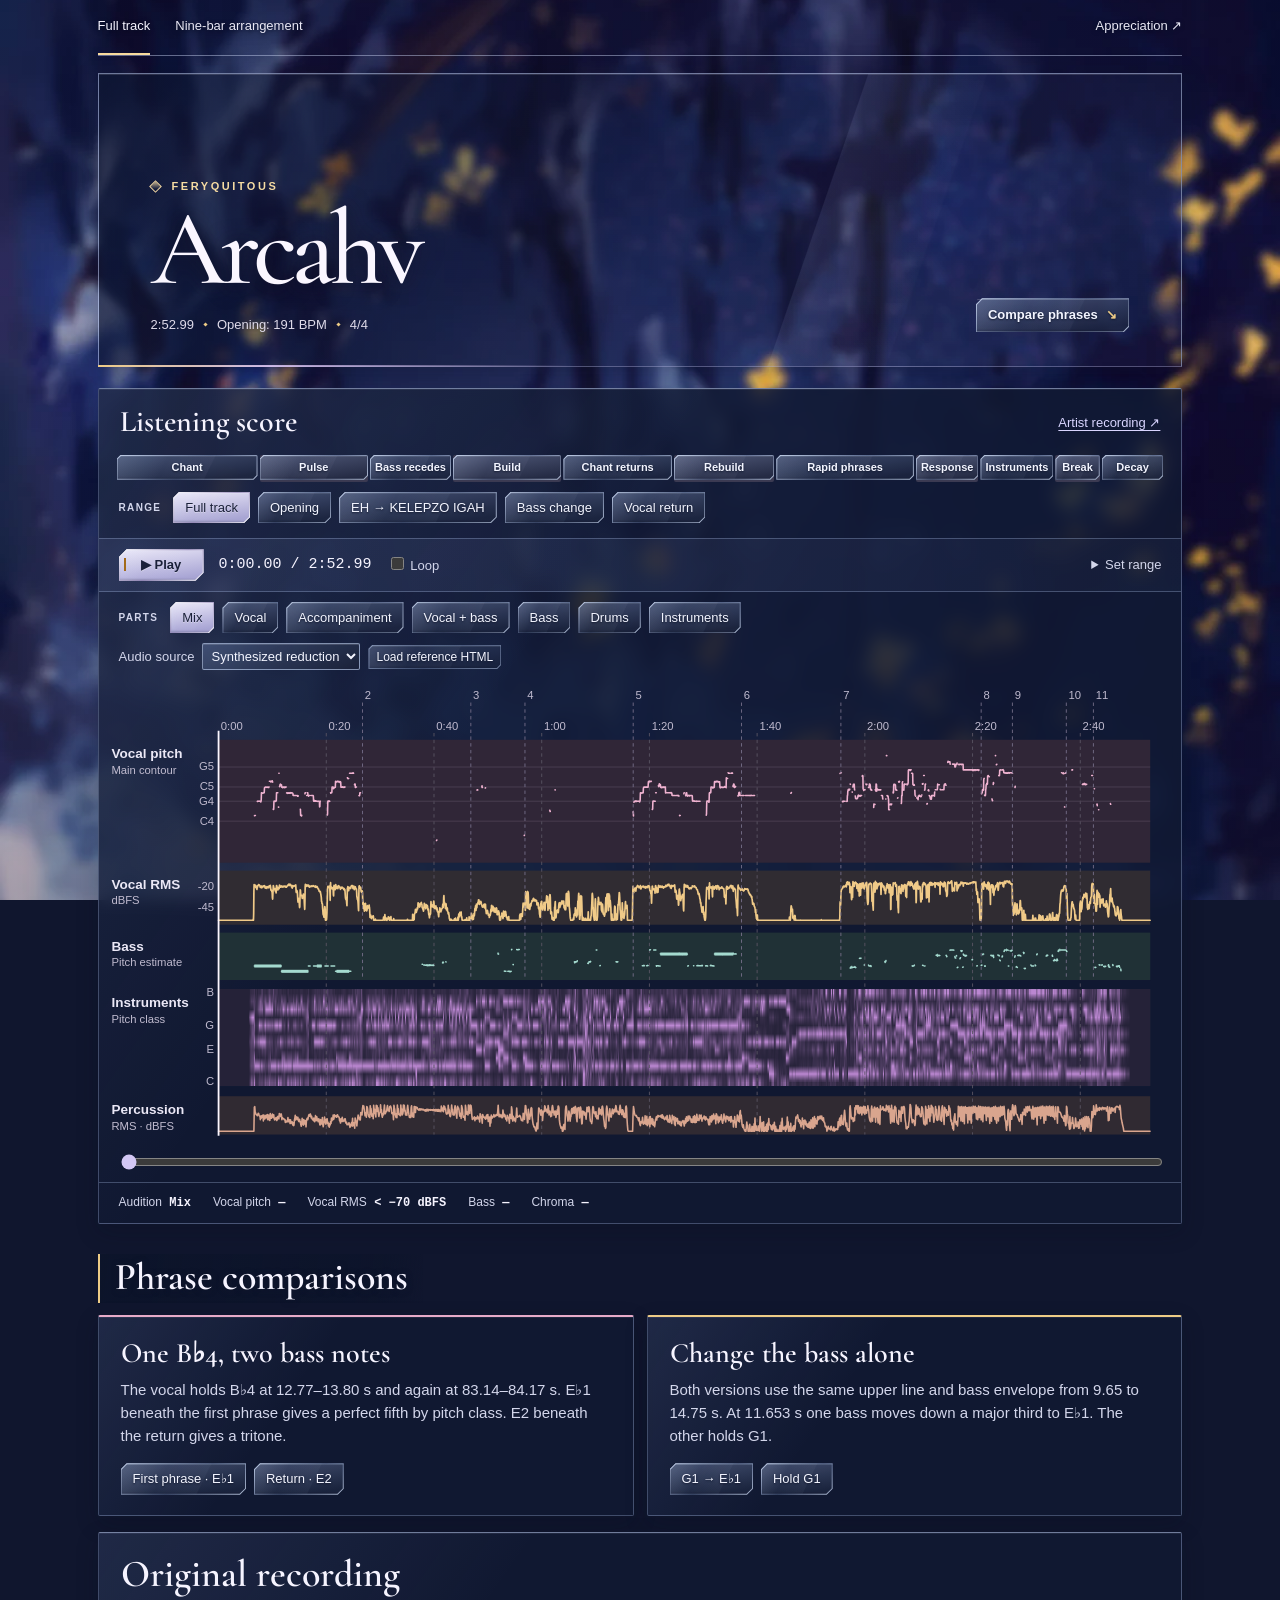
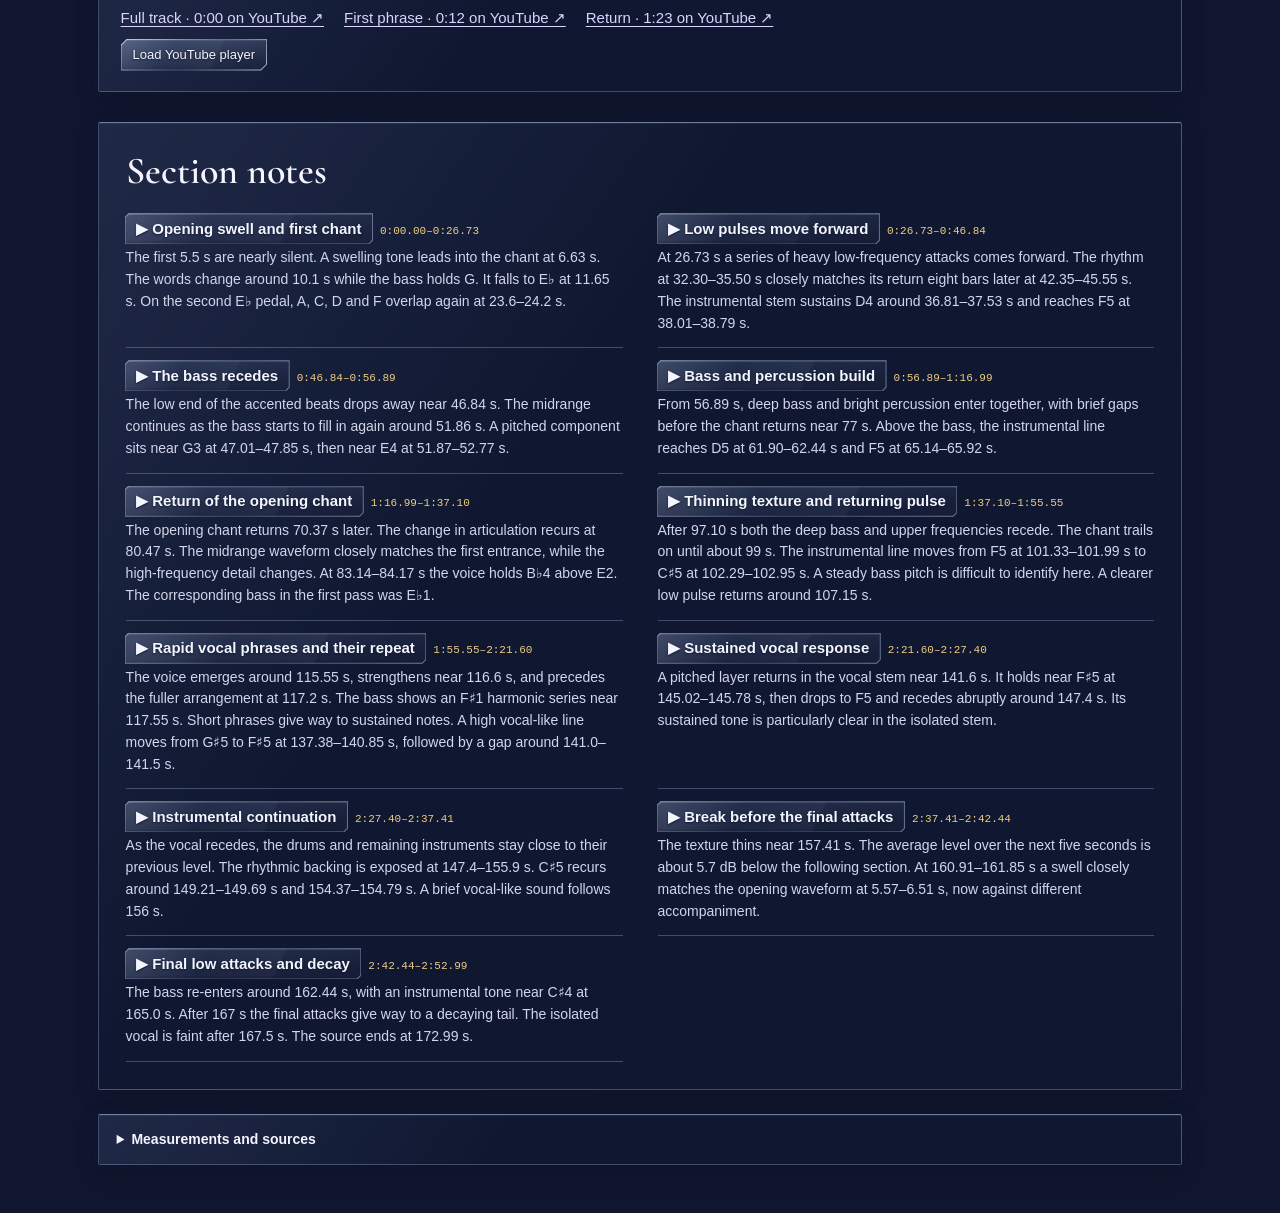
==== index.html @ d72f039e "Publish Arcahv — The Delightfulness of Catastrophe" ====
<!doctype html>
<html lang="en">
<head>
  <meta charset="utf-8">
  <meta name="viewport" content="width=device-width, initial-scale=1">
  <meta name="theme-color" content="#101223">
  <meta name="description" content="A time-aligned listening study of Arcahv by Feryquitous, with vocal pitch, bass, instrumental chroma and two A/B comparisons.">
  <title>Arcahv · Listening study</title>
  <link rel="icon" href="data:,">
  <link rel="stylesheet" href="style.css?v=vs8">
  <link rel="stylesheet" href="controls.css">
  <script src="media-source.js" defer></script>
  <script src="appearance.js?v=vs8" defer></script>
  <script src="official-player.js" defer></script>
  <script src="full.js" type="module"></script>
</head>
<body>
<main class="shell">
  <nav class="site-nav" aria-label="Study views">
    <a href="index.html" aria-current="page">Full track</a>
    <a href="arrangement.html">Nine-bar arrangement</a>
    <a class="external" href="https://github.com/glucksdrache/arcahv-the-delightfulness-of-catastrophe/blob/main/README.md">Appreciation ↗</a>
  </nav>
  <header class="masthead">
    <div><p class="eyebrow">Feryquitous</p><h1>Arcahv</h1>
      <p class="track-meta"><span>2:52.99</span><i></i><span>Opening: 191 BPM</span><i></i><span>4/4</span></p>
    </div>
    <a class="hero-link" href="#comparisons">Compare phrases <span aria-hidden="true">↘</span></a>
  </header>
  <section class="panel score-panel" id="listen" aria-labelledby="score-title">
    <div class="panel-head"><h2 id="score-title">Listening score</h2><a href="#release-player">Artist recording ↗</a></div>
    <div class="score-nav" id="v-map" aria-label="Track sections"></div>
    <div id="v-presets" class="button-row scopes" aria-label="Listening range">
      <span class="group-label">Range</span><button data-seg="whole">Full track</button><button data-seg="opening">Opening</button>
      <button data-seg="phrase">EH → KELEPZO IGAH</button><button data-seg="turn">Bass change</button><button data-seg="return">Vocal return</button>
    </div>
    <div class="transport">
      <button class="play-button" id="v-play" aria-label="Play">▶ Play</button><output class="clock" id="v-clock">0:00.00 / 2:52.99</output>
      <label><input type="checkbox" id="v-loop"> Loop</label>
      <details class="custom-range" id="v-custom"><summary>Set range</summary>
        <label>From <input id="v-a" type="number" min="0" max="172.99" step=".01"></label>
        <label>To <input id="v-b" type="number" min="0" max="172.99" step=".01"> s</label><button id="v-apply">Apply</button>
      </details>
    </div>
    <div class="button-row roles" id="v-modes" aria-label="Audible parts">
      <span class="group-label">Parts</span><button data-vmode="0">Mix</button><button data-vmode="1">Vocal</button><button data-vmode="2">Accompaniment</button><button data-vmode="3">Vocal + bass</button><button data-vmode="6">Bass</button><button data-vmode="7">Drums</button><button data-vmode="8">Instruments</button>
    </div>
    <div class="source-row"><label for="source-choice">Audio source</label><select id="source-choice"><option value="guide">Synthesized reduction</option><option value="reference" disabled>Recorded stems</option></select>
      <button id="import-ref" class="quiet-button">Load reference HTML</button><input id="ref-file" type="file" accept=".html,.htm,text/html" hidden><span id="ref-status" role="status"></span>
    </div>
    <p id="v-status" role="alert"></p>
    <div class="chart-scroll"><svg id="v-chart" viewBox="0 0 960 418" role="img" aria-label="Time-aligned vocal pitch, vocal level, bass, instrumental chroma and percussion level"></svg></div>
    <div class="seek-row"><input type="range" id="v-slider" step=".01" aria-label="Position in the source recording"></div>
    <div class="readouts"><span>Audition <strong id="v-listening">Mix</strong></span><span>Vocal pitch <strong id="v-current-pitch">—</strong></span><span>Vocal RMS <strong id="v-current-db">—</strong></span><span>Bass <strong id="v-current-bass">—</strong></span><span>Chroma <strong id="v-current-harm">—</strong></span></div>
    <p id="v-section-note" class="section-note" aria-live="polite"></p>
  </section>
  <section id="comparisons" class="comparisons">
    <h2>Phrase comparisons</h2>
    <div class="pair">
      <article class="panel experiment">
        <h3>One B♭4, two bass notes</h3><p>The vocal holds B♭4 at 12.77–13.80 s and again at 83.14–84.17 s. E♭1 beneath the first phrase gives a perfect fifth by pitch class. E2 beneath the return gives a tritone.</p>
        <div class="button-row"><button data-natural="0">First phrase · E♭1</button><button data-natural="1">Return · E2</button></div>
      </article>
      <article class="panel experiment">
        <h3>Change the bass alone</h3><p>Both versions use the same upper line and bass envelope from 9.65 to 14.75 s. At 11.653 s one bass moves down a major third to E♭1. The other holds G1.</p>
        <div class="button-row"><button data-vmode="4">G1 → E♭1</button><button data-vmode="5">Hold G1</button></div>
      </article>
    </div>
  </section>
  <section class="panel" id="release-player" aria-label="Original recording"></section>
  <section class="notes" aria-labelledby="guide-title"><h2 id="guide-title">Section notes</h2><div id="v-index" class="index"></div></section>
  <details class="panel methods"><summary>Measurements and sources</summary>
    <p>The horizontal axis follows the source file, including its opening silence. The vocal contour is sampled every 40 ms. Gaps mark frames without a sufficiently clear periodic pitch. Vocal and percussion levels are short-time RMS in dBFS.</p>
    <p>The bass estimate follows the lower harmonics. Instrumental chroma folds spectral peaks into twelve pitch classes. Overtones and separation bleed can contribute to a peak. The sustained D, F, A and C above E♭ around 13.2–13.8 s support a local Dm7/E♭ reading.</p>
    <p>The public reduction renders the measured contours and chroma with synthesized tones. The original video is linked at source. Loading the earlier full-track analysis HTML enables its recorded stems and vocal A/B examples on this device.</p>
    <p>The background uses a blurred version of lowiro’s artwork for <em>Arcaea</em>, <a href="https://arcaea.fandom.com/wiki/Story/Black_Fate#Entry_VS-8">Black Fate, entry VS-8</a>. <button id="import-scene" class="quiet-button">Choose local background</button> <button id="reset-scene" class="quiet-button" hidden>Restore VS-8 background</button><input hidden type="file" accept="image/jpeg,image/png,image/webp" id="scene-file"><span id="scene-status" role="status"></span></p>
  </details>
</main>
</body>
</html>
---- style.css ----
@font-face {
  font-family: Cormorant;
  src: url("assets/type/CormorantGaramond.ttf") format("truetype");
  font-weight: 300 700;
  font-display: swap;
}
:root {
  color-scheme: dark;
  --bg: #10162e;
  --panel: rgba(17, 26, 51, 0.83);
  --ink: #f6f4ff;
  --muted: #d3d6eb;
  --line: rgba(180, 198, 239, 0.30);
  --accent: #d9d5ff;
  --pink: #e7abc8;
  --gold: #eecc86;
  --mint: #a8dccd;
  --serif: Cormorant, "Baskervville", Georgia, serif;
  --scene: url("assets/vs8-landscape.webp");
  --scene-portrait: url("assets/vs8-portrait.webp");
}
* {
  box-sizing: border-box;
}
html {
  scroll-behavior: smooth;
  background: var(--bg);
}
body {
  margin: 0;
  isolation: isolate;
  color: var(--ink);
  font:
    15px/1.55 Inter,
    "Segoe UI",
    sans-serif;
}
body::before {
  content: "";
  position: fixed;
  z-index: -1;
  inset: 0;
  pointer-events: none;
  background-color: var(--bg);
  background-image:
    linear-gradient(180deg, rgba(10, 16, 38, .18), transparent 42%, rgba(11, 17, 37, .34)),
    var(--scene);
  background-position: center, center 42%;
  background-size: cover;
  background-repeat: no-repeat;
}
@media (orientation: portrait) {
  body::before {
    background-image:
      linear-gradient(180deg, rgba(12, 19, 43, .26), rgba(15, 22, 49, .12) 36%, rgba(14, 20, 45, .42)),
      var(--scene-portrait);
    background-position: center;
  }
}
.shell {
  width: min(1200px, 100%);
  padding: 0 clamp(14px, 4.5vw, 65px) 48px;
  margin: auto;
}
.site-nav {
  min-height: 56px;
  display: flex;
  gap: 25px;
  align-items: stretch;
  border-bottom: 1px solid rgba(202, 214, 245, .46);
}
a {
  color: var(--accent);
  text-underline-offset: 3px;
}
.site-nav a {
  display: flex;
  align-items: center;
  text-decoration: none;
  color: #e9e8f5;
  text-shadow: 0 1px 4px #0a1024;
  font-size: 13px;
  border-bottom: 2px solid transparent;
}
.site-nav a[aria-current="page"] {
  border-color: #f9dc9f;
  color: var(--ink);
}
.site-nav .external {
  margin-left: auto;
}
.masthead {
  position: relative;
  isolation: isolate;
  display: flex;
  justify-content: space-between;
  gap: 15px;
  align-items: flex-end;
  min-height: clamp(238px, 23vw, 314px);
  padding: 34px clamp(20px, 4.2vw, 52px);
  margin: 17px 0 21px;
  background:
    linear-gradient(109deg, transparent 65%, rgba(202, 213, 255, .09) 65.1%, rgba(202, 213, 255, .02) 75%, transparent 75.2%),
    linear-gradient(100deg, rgba(13, 21, 48, .68), rgba(28, 38, 72, .22) 51%, rgba(85, 100, 151, .09));
  border: 1px solid rgba(198, 212, 248, .52);
  border-bottom-color: rgba(192, 192, 232, .36);
  box-shadow: inset 0 1px 0 rgba(255, 255, 255, .13), 0 7px 24px rgba(7, 14, 32, .27);
}
.masthead::after {
  content: "";
  position: absolute;
  left: -1px;
  bottom: -1px;
  width: 44%;
  height: 2px;
  background: linear-gradient(90deg, var(--gold), rgba(224, 202, 249, .87) 36%, transparent);
  pointer-events: none;
}
.eyebrow,
.group-label {
  font:
    600 11px/1.4 Inter,
    "Segoe UI",
    sans-serif;
  letter-spacing: 0.13em;
  text-transform: uppercase;
  color: var(--muted);
}
.eyebrow {
  display: flex;
  align-items: center;
  gap: 12px;
  color: #f6dca3;
  letter-spacing: 0.23em;
  margin: 0 0 2px;
}
.eyebrow::before {
  content: "";
  width: 7px;
  height: 7px;
  transform: rotate(45deg);
  border: 1px solid #f4d9a4;
  background: linear-gradient(135deg, rgba(242, 215, 162, .8), transparent 75%);
}
.masthead h1 {
  margin: 0;
  font: 500 clamp(62px, 9vw, 107px)/0.98 var(--serif);
  letter-spacing: -0.055em;
  color: #faf6ff;
  text-shadow: 0 2px 22px #131227;
}
.arrangement-page .masthead h1 {
  font-size: clamp(45px, 6.5vw, 77px);
}
.track-meta,
.arr-meta {
  display: flex;
  flex-wrap: wrap;
  align-items: center;
  gap: 10px;
  margin: 16px 0 0;
  color: #dfdbea;
  font:
    13px "Segoe UI",
    sans-serif;
}
.track-meta i {
  width: 3px;
  height: 3px;
  transform: rotate(45deg);
  background: var(--gold);
}
.hero-link {
  color: #f6efff;
  text-decoration: none;
  padding: 6px 11px;
  border: 1px solid rgba(211, 216, 252, .58);
  background: linear-gradient(155deg, rgba(129, 146, 195, .32), rgba(19, 27, 51, .68) 65%);
  box-shadow: inset 0 1px rgba(255, 255, 255, .20);
  font-size: 13px;
  font-weight: 600;
  text-shadow: 0 1px 4px #19162b;
}
.hero-link span {
  color: var(--gold);
  margin-left: 5px;
}
h2,
h3,
p {
  margin: 0;
}
h2,
h3 {
  font-family: var(--serif);
  font-weight: 600;
  line-height: 1.15;
}
h2 {
  font-size: clamp(29px, 3vw, 38px);
}
h3 {
  font-size: 28px;
}
.panel, .notes, .arr-method {
  background:
    linear-gradient(125deg, rgba(133, 152, 209, .13), transparent 37%),
    var(--panel);
  border: 1px solid var(--line);
  border-top-color: rgba(195, 210, 246, .54);
  border-radius: 2px;
  box-shadow: inset 0 1px rgba(235, 240, 255, .07), 0 8px 22px rgba(7, 12, 29, .22);
  -webkit-backdrop-filter: blur(8px);
  backdrop-filter: blur(8px);
}
.notes, .arr-method {
  padding: clamp(15px, 2.5vw, 27px);
}
.panel-head,
.button-row,
.transport,
.source-row,
.readouts {
  display: flex;
  align-items: center;
  gap: 8px;
  flex-wrap: wrap;
}
.panel-head {
  padding: 16px 21px 5px;
  justify-content: space-between;
}
.panel-head a {
  font-size: 13px;
}
.panel-head h2 {
  font-size: 30px;
}
.score-nav {
  display: flex;
  gap: 2px;
  margin: 10px 18px 0;
}
.score-nav button {
  min-width: 0;
  white-space: nowrap;
  overflow: hidden;
  text-overflow: ellipsis;
  border: 0;
  border-bottom: 2px solid #8982ad;
  border-radius: 0;
  padding: 5px 3px;
  background: #303249;
  color: #e4e1ee;
  font-size: 11px;
  font-weight: 600;
}
.score-nav button:nth-child(2n) {
  background: #3b3a52;
}
.score-nav button[aria-pressed="true"] {
  color: #18162e;
  background: var(--accent);
}
button,
.button {
  font: inherit;
  font-size: 13px;
  line-height: 1.35;
  color: var(--ink);
  background: #23263d;
  border: 1px solid #575971;
  border-radius: 3px;
  padding: 6px 11px;
  cursor: pointer;
  text-decoration: none;
}
button:hover,
.button:hover {
  border-color: var(--accent);
  background: #34374f;
}
button:disabled {
  opacity: 0.54;
  cursor: wait;
}
button[aria-pressed="true"],
button[data-active="true"] {
  border-color: #c4b2fb;
  background: #c6b7f1;
  color: #201b35;
}
button:focus-visible,
a:focus-visible,
input:focus-visible,
summary:focus-visible,
select:focus-visible {
  outline: 2px solid var(--gold);
  outline-offset: 3px;
}
.scopes,
.roles,
.transport,
.source-row {
  padding: 10px 20px;
}
.scopes {
  padding-bottom: 15px;
}
.group-label {
  margin-right: 4px;
  font-size: 10px;
  min-width: 38px;
}
.transport {
  border-block: 1px solid var(--line);
  gap: 15px;
  background: linear-gradient(90deg, rgba(106, 122, 176, .16), rgba(99, 116, 166, .06));
}
.transport label,
.source-row,
.custom-range {
  font-size: 13px;
  color: var(--muted);
}
.transport input[type="checkbox"] {
  accent-color: var(--accent);
}
.clock,
.readouts strong,
.index small {
  font-variant-numeric: tabular-nums;
  font-family: Consolas, "Courier New", monospace;
}
.play-button {
  background: var(--accent);
  color: #201b35;
  border-color: var(--accent);
  min-width: 85px;
  font-weight: 700;
}
.play-button:hover {
  background: #d5c9fa;
  color: #171325;
}
.custom-range {
  margin-left: auto;
}
.custom-range summary,
.methods summary {
  cursor: pointer;
}
.custom-range input,
select {
  font: inherit;
  color: var(--ink);
  background: var(--bg);
  border: 1px solid var(--line);
  border-radius: 2px;
  padding: 4px;
}
.custom-range input {
  width: 72px;
}
.custom-range[open] label {
  margin-right: 4px;
}
.source-row {
  padding-top: 0;
  gap: 8px;
}
.quiet-button {
  padding: 3px 7px;
  font-size: 12px;
  color: var(--muted);
}
.chart-scroll {
  overflow-x: auto;
  overscroll-behavior-x: contain;
  margin: 0;
}
.chart-scroll svg {
  display: block;
  width: 100%;
  min-width: 710px;
  height: auto;
}
.v-head {
  fill: #ebe8f6;
  font-size: 12px;
  font-weight: 600;
}
.v-axis {
  fill: #c0bbcf;
  font-size: 10px;
}
.v-label {
  fill: #e9dba9;
  font-size: 11px;
}
.seek-row {
  padding: 0 20px 6px;
}
input[type="range"] {
  width: 100%;
  accent-color: var(--accent);
}
.readouts {
  border-top: 1px solid var(--line);
  padding: 10px 20px;
  gap: 4px 22px;
  color: var(--muted);
  font-size: 12px;
}
.readouts strong {
  color: var(--ink);
  margin-left: 4px;
}
.section-note {
  border-top: 1px solid var(--line);
  padding: 10px 20px;
  font-size: 14px;
  background: rgba(106, 122, 176, .10);
}
.section-note:empty,
#v-status:empty {
  display: none;
}
#v-status {
  color: var(--gold);
  padding: 0 20px;
}
.comparisons,
.notes {
  margin-top: 30px;
}
.comparisons > h2 {
  display: table;
  margin: 0;
  padding: 2px 15px 4px;
  background: linear-gradient(98deg, rgba(12, 20, 42, .86), rgba(12, 20, 42, .68) 86%, transparent);
  border-left: 2px solid var(--gold);
  text-shadow: 0 1px 6px #10152c;
}
.pair,
.index {
  display: grid;
  grid-template-columns: 1fr 1fr;
  gap: 13px;
}
.pair {
  margin: 12px 0;
}
.experiment {
  padding: 20px 22px;
  border-top: 2px solid var(--pink);
}
.experiment:nth-child(2) {
  border-top-color: var(--gold);
}
.experiment p,
.methods p,
.v-entry p {
  color: var(--muted);
}
.experiment p {
  margin: 8px 0 16px;
}
.experiment .button-row button {
  font-size: 13px;
}
#release-player {
  padding: 20px 22px;
  margin: 16px 0;
}
#release-player p {
  color: var(--muted);
  margin: 6px 0;
}
#release-player iframe {
  display: block;
  width: min(100%, 720px);
  aspect-ratio: 16/9;
  height: auto;
  border: 0;
  margin-top: 10px;
}
.index {
  margin-top: 8px;
  column-gap: 35px;
  row-gap: 0;
}
.v-entry {
  padding: 13px 0;
  border-bottom: 1px solid var(--line);
}
.v-entry button {
  border: 0;
  padding: 0;
  color: var(--ink);
  background: none;
  font-size: 15px;
  font-weight: 650;
}
.v-entry button:hover {
  color: var(--accent);
}
.v-entry small {
  color: var(--gold);
  margin-left: 8px;
  font-size: 11px;
}
.v-entry p {
  font-size: 14px;
  margin-top: 4px;
}
.methods {
  padding: 14px 18px;
  margin-top: 24px;
  font-size: 14px;
}
.methods p {
  margin: 9px 0;
}
.methods summary {
  font-weight: 600;
}
[hidden] {
  display: none !important;
}
@media (max-width: 760px) {
  .shell {
    padding-inline: 13px;
  }
  .site-nav {
    min-height: 46px;
    gap: 18px;
  }
  .masthead {
    min-height: 198px;
    padding: 22px 18px;
  }
  .score-nav {
    display: grid;
    grid-template-columns: repeat(4, minmax(0, 1fr));
    margin: 9px 10px 0;
  }
  .score-nav button {
    min-height: 31px;
  }
  .pair,
  .index {
    grid-template-columns: 1fr;
  }
  .transport,
  .roles,
  .scopes,
  .source-row,
  .panel-head,
  .readouts {
    padding-inline: 12px;
  }
  .custom-range {
    margin-left: 0;
  }
  .hero-link {
    font-size: 12px;
    padding: 5px 8px;
    white-space: nowrap;
  }
  .track-meta {
    font-size: 11px;
  }
  .v-entry small {
    display: block;
    margin: 3px 0;
  }
  .source-row {
    align-items: center;
  }
}
@media (prefers-reduced-motion: reduce) {
  html {
    scroll-behavior: auto;
  }
}
@media (min-width: 761px) {
  .score-nav button {
    min-width: max-content;
    padding-inline: 5px;
  }
}
@media (max-width: 480px) {
  .masthead {
    display: grid;
    align-content: end;
    grid-template-columns: minmax(0, 1fr);
    gap: 8px;
  }
  .hero-link {
    justify-self: end;
  }
  .track-meta {
    margin-top: 8px;
  }
}
@media (max-width: 360px) {
  .score-nav {
    grid-template-columns: repeat(3, minmax(0, 1fr));
  }
}
---- controls.css ----
/* The face and its bevel are separate from the hit area and keyboard outline. */
.shell :is(button, .hero-link) {
  --cut: 6px;
  --face-top: rgb(100 116 154 / 58%);
  --face-bottom: rgb(30 39 65 / 74%);
  --edge-light: rgb(217 231 255 / 78%);
  --edge-dark: rgb(131 154 203 / 35%);
}

.shell :is(button, .hero-link):where(:not([hidden])) {
  position: relative;
  z-index: 0;
  isolation: isolate;
  border-color: transparent;
  border-radius: 2px;
  background: transparent;
  color: #f3f5ff;
  text-shadow: 0 1px 2px #141b31;
  touch-action: manipulation;
}

.shell :is(button, .hero-link)::before,
.shell :is(button, .hero-link)::after {
  content: "";
  position: absolute;
  inset: -1px;
  z-index: -1;
  pointer-events: none;
}

.shell :is(button, .hero-link)::before {
  clip-path: polygon(
    0 var(--cut), var(--cut) 0, 100% 0,
    100% calc(100% - var(--cut)), calc(100% - var(--cut)) 100%, 0 100%
  );
  background:
    linear-gradient(var(--inlay, transparent), var(--inlay, transparent)) 5px center / 2px 42% no-repeat,
    linear-gradient(116deg, rgb(224 234 255 / 13%), transparent 34%, rgb(221 228 255 / 4%) 64%, transparent 65%),
    linear-gradient(172deg, var(--face-top), var(--face-bottom) 86%);
  box-shadow:
    inset 0 2px 0 rgb(244 248 255 / 9%),
    inset 0 -2px 2px rgb(12 18 37 / 18%);
  transition: filter 130ms ease-out;
}

/* An open centre keeps the refracted edge from tinting the whole glass face. */
.shell :is(button, .hero-link)::after {
  background: linear-gradient(146deg, var(--edge-light), var(--edge-dark) 53%, var(--edge-light));
  clip-path: polygon(
    0 var(--cut), var(--cut) 0, 100% 0,
    100% calc(100% - var(--cut)), calc(100% - var(--cut)) 100%, 0 100%, 0 var(--cut),
    1px calc(var(--cut) + .4px), 1px calc(100% - 1px),
    calc(100% - var(--cut) - .4px) calc(100% - 1px),
    calc(100% - 1px) calc(100% - var(--cut) - .4px),
    calc(100% - 1px) 1px, calc(var(--cut) + .4px) 1px, 1px calc(var(--cut) + .4px)
  );
}

.shell .score-nav button {
  --cut: 4px;
}

.shell .score-nav button::before,
.shell .score-nav button::after {
  inset: 0;
}

.shell .quiet-button,
.shell .v-entry button {
  --cut: 4px;
  --face-top: rgb(82 100 141 / 36%);
  --face-bottom: rgb(29 37 62 / 48%);
  --edge-light: rgb(192 211 245 / 52%);
}

.shell .v-entry button {
  padding: .3em .7em;
  text-align: start;
}

.shell button.play-button,
.shell button[aria-pressed="true"],
.shell button[data-active="true"] {
  --face-top: rgb(243 240 255 / 97%);
  --face-bottom: rgb(177 173 221 / 94%);
  --edge-light: #ffffff;
  --edge-dark: #978ab9;
  color: #1b213a;
  text-shadow: 0 1px 0 rgb(255 255 255 / 36%);
}

.shell .play-button {
  --inlay: #a36b1a;
  --cut: 8px;
}

.shell button:disabled {
  opacity: .53;
  cursor: wait;
}

@media (hover: hover) {
  .shell :is(button:enabled, .hero-link):hover::before {
    filter: brightness(1.22);
  }
  .shell :is(button:enabled, .hero-link):hover::after {
    background: linear-gradient(146deg, #eef4ff, #b2a0d8 55%, #edf4ff);
  }
}

.shell :is(button:enabled, .hero-link):active::before {
  filter: brightness(.88);
}

.shell select,
.shell .custom-range input {
  color: #f3f5ff;
  background: linear-gradient(155deg, rgb(75 92 131 / 72%), rgb(27 35 58 / 90%));
  border: 1px solid rgb(187 204 235 / 64%);
  border-radius: 2px;
  box-shadow: inset 0 1px 0 rgb(245 248 255 / 15%);
}

.shell select option {
  background-color: #242c46;
  color: #f3f5ff;
}

.shell input:is([type="checkbox"], [type="range"]) {
  accent-color: #d3c7f4;
}

.shell :is(button, select, input):focus-visible {
  outline: 2px solid #ffe3a5;
  outline-offset: 2px;
}

@media (prefers-reduced-motion: reduce) {
  .shell :is(button, .hero-link)::before {
    transition: none;
  }
}

@media (forced-colors: active) {
  .shell :is(button, .hero-link):where(:not([hidden])) {
    border: 1px solid ButtonText;
    background: ButtonFace;
    color: ButtonText;
    text-shadow: none;
  }
  .shell :is(button, .hero-link)::before,
  .shell :is(button, .hero-link)::after {
    display: none;
  }
  .shell button[aria-pressed="true"] {
    background: Highlight;
    color: HighlightText;
  }
}
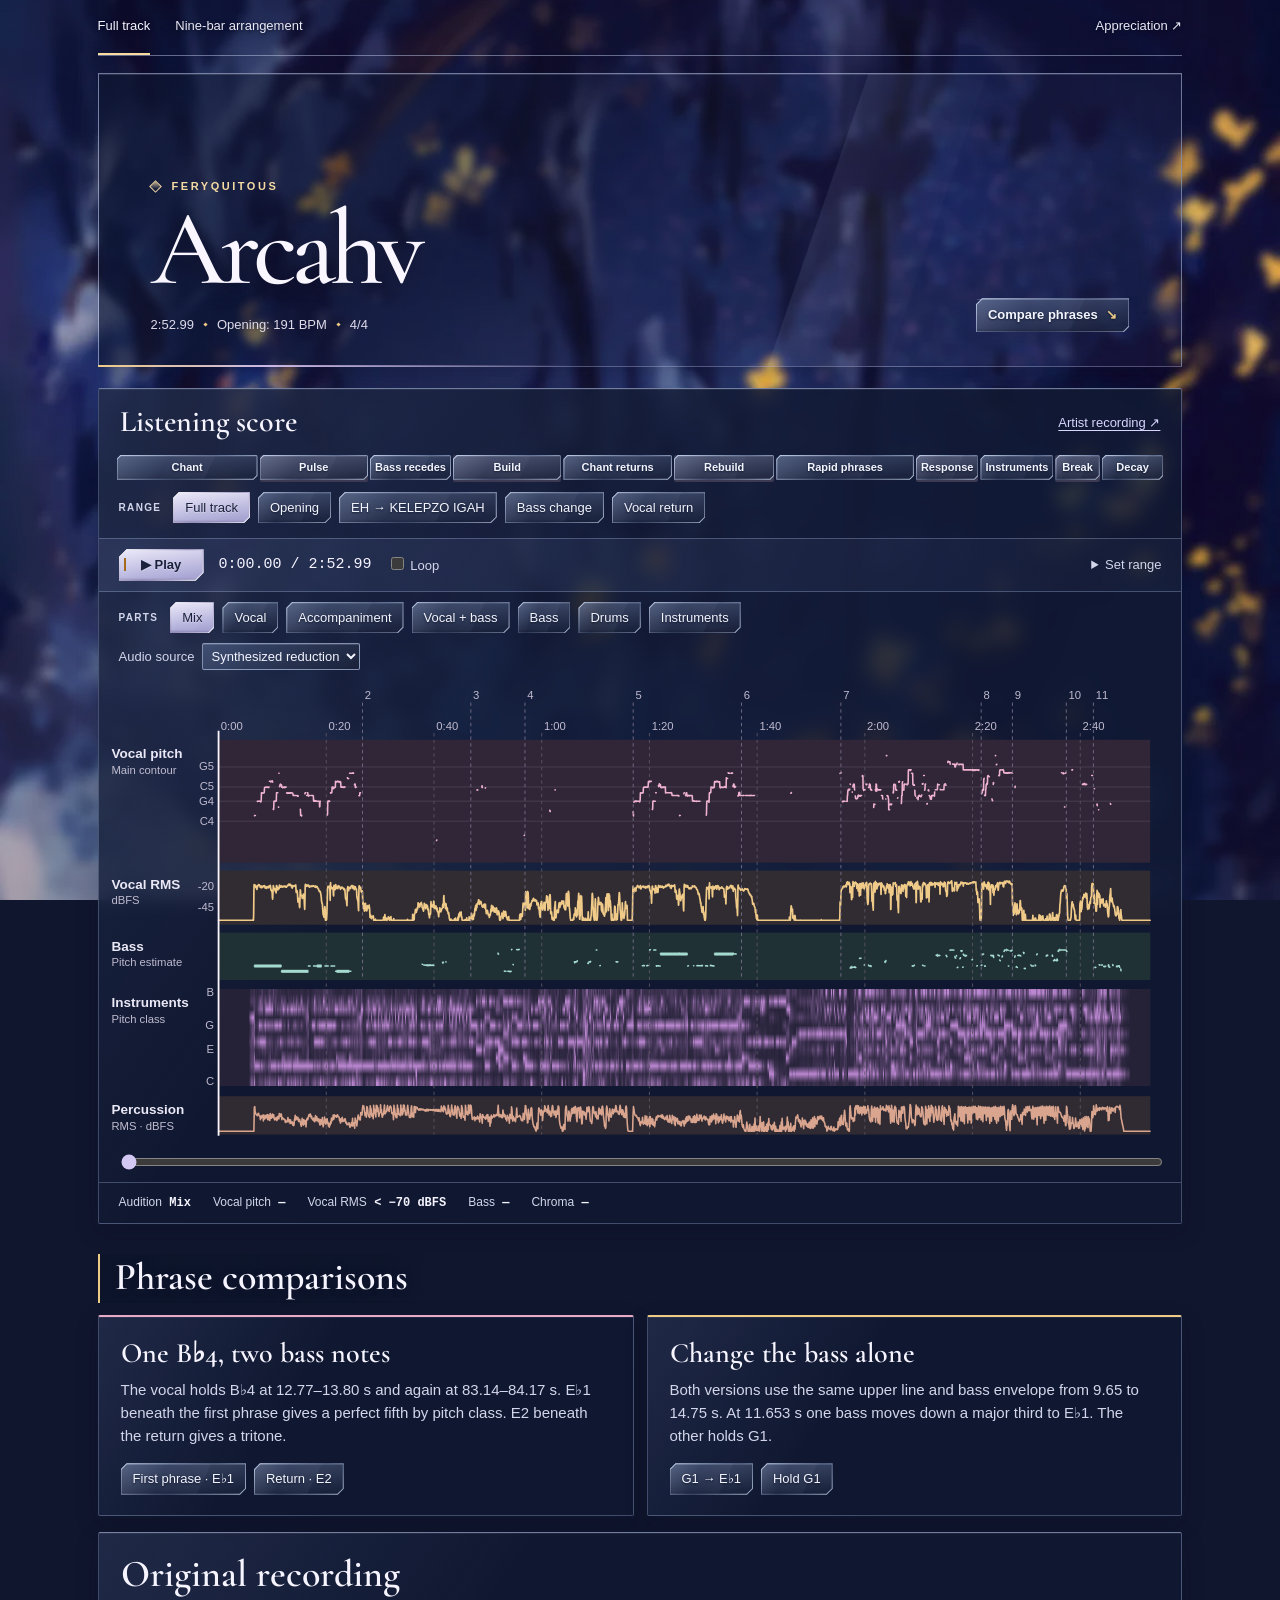
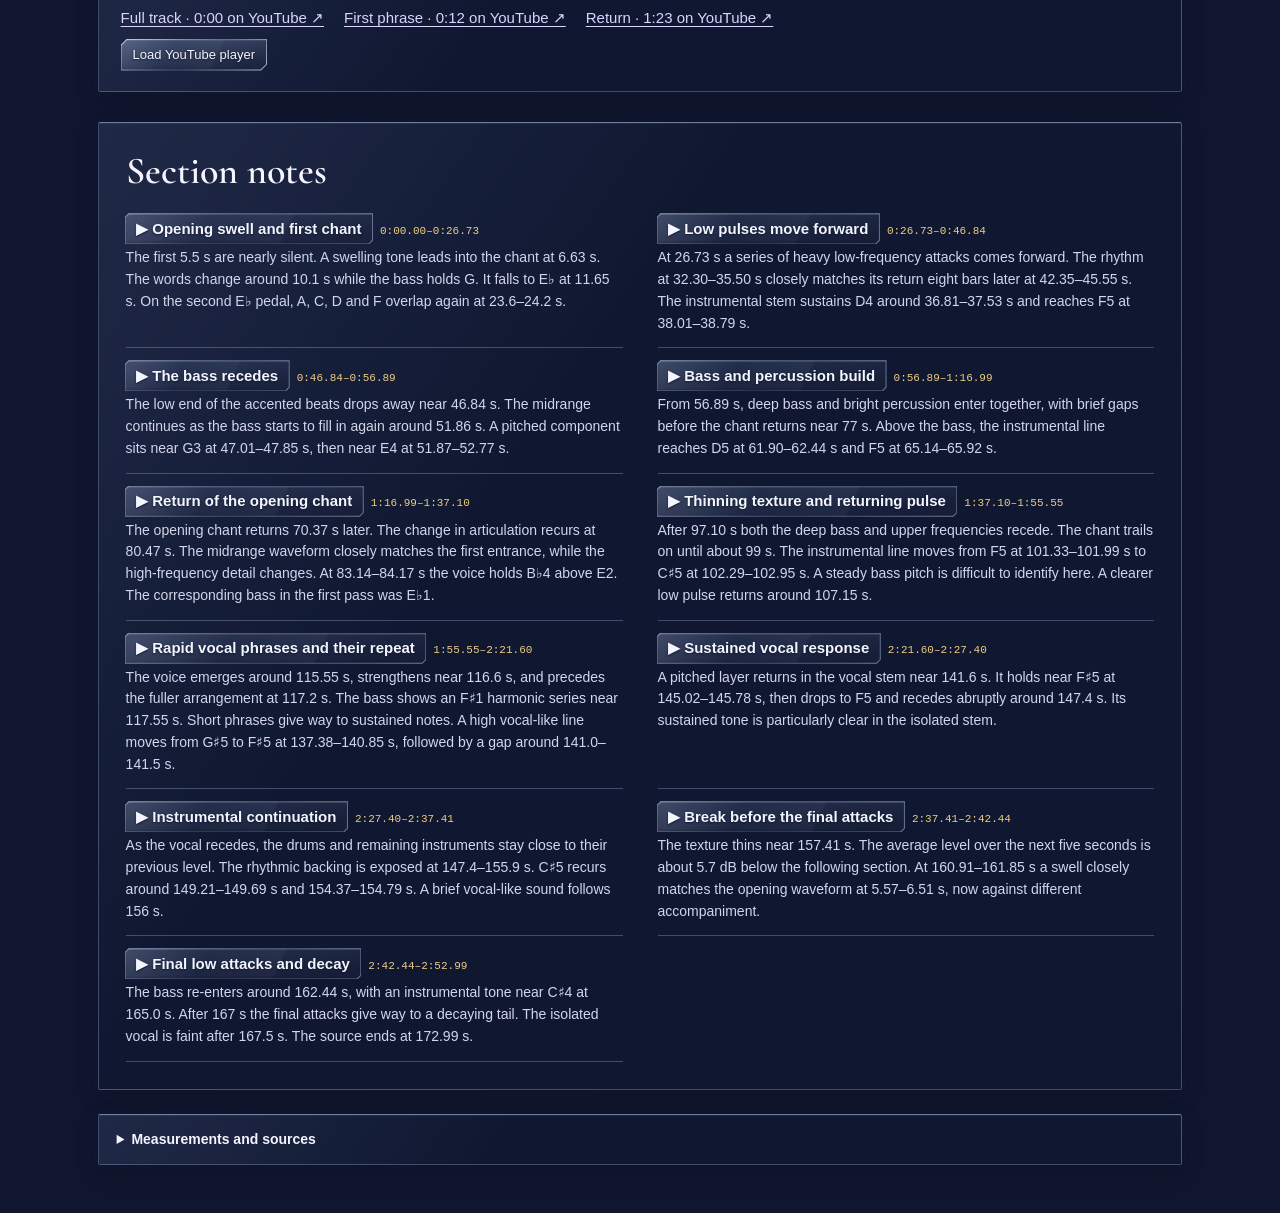
==== commit cae475b4: "Mix the opening nine bars in Recorded stems" ====
--- a/index.html
+++ b/index.html
@@ -7,19 +7,19 @@
   <meta name="description" content="A time-aligned listening study of Arcahv by Feryquitous, with vocal pitch, bass, instrumental chroma and two A/B comparisons.">
   <title>Arcahv · Listening study</title>
   <link rel="icon" href="data:,">
-  <link rel="stylesheet" href="style.css?v=vs8">
+  <link rel="stylesheet" href="style.css?v=opening-excerpt">
   <link rel="stylesheet" href="controls.css">
-  <script src="media-source.js" defer></script>
+  <script src="media-source.js?v=opening-excerpt" defer></script>
   <script src="appearance.js?v=vs8" defer></script>
   <script src="official-player.js" defer></script>
-  <script src="full.js" type="module"></script>
+  <script src="full.js?v=opening-excerpt" type="module"></script>
 </head>
 <body>
 <main class="shell">
   <nav class="site-nav" aria-label="Study views">
     <a href="index.html" aria-current="page">Full track</a>
     <a href="arrangement.html">Nine-bar arrangement</a>
-    <a class="external" href="https://github.com/glucksdrache/arcahv-the-delightfulness-of-catastrophe/blob/main/README.md">Appreciation ↗</a>
+    <a class="external" href="https://github.com/glucksdrache/arcahv-appreciation/blob/main/README.md">Appreciation ↗</a>
   </nav>
   <header class="masthead">
     <div><p class="eyebrow">Feryquitous</p><h1>Arcahv</h1>
@@ -45,8 +45,57 @@
     <div class="button-row roles" id="v-modes" aria-label="Audible parts">
       <span class="group-label">Parts</span><button data-vmode="0">Mix</button><button data-vmode="1">Vocal</button><button data-vmode="2">Accompaniment</button><button data-vmode="3">Vocal + bass</button><button data-vmode="6">Bass</button><button data-vmode="7">Drums</button><button data-vmode="8">Instruments</button>
     </div>
-    <div class="source-row"><label for="source-choice">Audio source</label><select id="source-choice"><option value="guide">Synthesized reduction</option><option value="reference" disabled>Recorded stems</option></select>
-      <button id="import-ref" class="quiet-button">Load reference HTML</button><input id="ref-file" type="file" accept=".html,.htm,text/html" hidden><span id="ref-status" role="status"></span>
+    <div class="source-row"><label for="source-choice">Audio source</label><select id="source-choice" aria-controls="stem-controls"><option value="guide">Synthesized reduction</option><option value="reference">Recorded stems</option></select>
+    </div>
+    <div id="stem-controls" class="stem-controls" hidden>
+      <div class="stem-row">
+        <label for="recording-range">Recording</label>
+        <select id="recording-range" aria-controls="excerpt-controls import-controls">
+          <option value="excerpt">Opening excerpt</option>
+          <option value="full">Full track · local files</option>
+        </select>
+      </div>
+      <div id="excerpt-controls">
+        <div class="excerpt-heading">
+          <span>Nine bars · 5.370–16.679 s</span>
+          <a href="https://feryquitous.bandcamp.com/album/arcahv">Feryquitous · © 2020 lowiro</a>
+        </div>
+        <div class="excerpt-parts" role="group" aria-label="Audible stems">
+          <div class="excerpt-part">
+            <button type="button" data-excerpt-part="vocal" aria-pressed="true">Vocal</button>
+            <span class="excerpt-wave" aria-hidden="true"><svg viewBox="0 0 319 42" preserveAspectRatio="none"><use href="media/excerpt/waveforms.svg#vocal"/></svg></span>
+          </div>
+          <div class="excerpt-part">
+            <button type="button" data-excerpt-part="bass" aria-pressed="true">Bass</button>
+            <span class="excerpt-wave" aria-hidden="true"><svg viewBox="0 0 319 42" preserveAspectRatio="none"><use href="media/excerpt/waveforms.svg#bass"/></svg></span>
+          </div>
+          <div class="excerpt-part">
+            <button type="button" data-excerpt-part="drums" aria-pressed="true">Drums</button>
+            <span class="excerpt-wave" aria-hidden="true"><svg viewBox="0 0 319 42" preserveAspectRatio="none"><use href="media/excerpt/waveforms.svg#drums"/></svg></span>
+          </div>
+          <div class="excerpt-part">
+            <button type="button" data-excerpt-part="instruments" aria-pressed="true">Instruments</button>
+            <span class="excerpt-wave" aria-hidden="true"><svg viewBox="0 0 319 42" preserveAspectRatio="none"><use href="media/excerpt/waveforms.svg#instruments"/></svg></span>
+          </div>
+        </div>
+        <div class="excerpt-cues" role="group" aria-label="Seek to a listening cue">
+          <button type="button" data-excerpt-cue="10.10"><span>≈10.10 s</span> Vocal phrase onset</button>
+          <button type="button" data-excerpt-cue="11.653"><span>11.65 s</span> Bass G1 → E♭1</button>
+          <button type="button" data-excerpt-cue="12.77"><span>12.77 s</span> Held B♭4 over E♭1</button>
+        </div>
+      </div>
+      <div id="import-controls" hidden>
+        <div class="stem-row">
+          <label for="stem-role">Choose a part</label>
+          <select id="stem-role"><option value="1">Vocal</option><option value="6">Bass</option><option value="7">Drums</option><option value="8">Instruments</option><option value="2">Accompaniment</option><option value="3">Vocal + bass</option><option value="0">Mix</option></select>
+          <button type="button" id="import-stem" aria-describedby="stem-hint">Open audio file</button>
+          <input id="stem-file" type="file" accept="audio/*,.wav,.flac,.ogg,.opus,.m4a,.mp3,.aac,.aif,.aiff" hidden>
+        </div>
+        <p id="stem-hint">One stem per file · 0:00–2:52.99 · Local playback</p>
+        <button id="import-ref" type="button" class="quiet-button">Import all parts from study HTML</button>
+        <input id="ref-file" type="file" accept=".html,.htm,text/html" hidden>
+      </div>
+      <p id="ref-status" role="status"></p>
     </div>
     <p id="v-status" role="alert"></p>
     <div class="chart-scroll"><svg id="v-chart" viewBox="0 0 960 418" role="img" aria-label="Time-aligned vocal pitch, vocal level, bass, instrumental chroma and percussion level"></svg></div>
@@ -72,7 +121,7 @@
   <details class="panel methods"><summary>Measurements and sources</summary>
     <p>The horizontal axis follows the source file, including its opening silence. The vocal contour is sampled every 40 ms. Gaps mark frames without a sufficiently clear periodic pitch. Vocal and percussion levels are short-time RMS in dBFS.</p>
     <p>The bass estimate follows the lower harmonics. Instrumental chroma folds spectral peaks into twelve pitch classes. Overtones and separation bleed can contribute to a peak. The sustained D, F, A and C above E♭ around 13.2–13.8 s support a local Dm7/E♭ reading.</p>
-    <p>The public reduction renders the measured contours and chroma with synthesized tones. The original video is linked at source. Loading the earlier full-track analysis HTML enables its recorded stems and vocal A/B examples on this device.</p>
+    <p>The synthesized reduction follows the measured pitch contours and chroma. The recorded excerpt separates the voice, bass, drums and remaining instruments and effects over the opening nine bars.</p>
     <p>The background uses a blurred version of lowiro’s artwork for <em>Arcaea</em>, <a href="https://arcaea.fandom.com/wiki/Story/Black_Fate#Entry_VS-8">Black Fate, entry VS-8</a>. <button id="import-scene" class="quiet-button">Choose local background</button> <button id="reset-scene" class="quiet-button" hidden>Restore VS-8 background</button><input hidden type="file" accept="image/jpeg,image/png,image/webp" id="scene-file"><span id="scene-status" role="status"></span></p>
   </details>
 </main>
--- a/style.css
+++ b/style.css
@@ -369,6 +369,109 @@
   padding-top: 0;
   gap: 8px;
 }
+.stem-controls {
+  margin: 0 20px 10px;
+  padding: 10px 12px;
+  border-inline-start: 2px solid var(--line);
+  background: rgba(123, 144, 204, .08);
+  color: var(--muted);
+  font-size: 13px;
+}
+.stem-row,
+.excerpt-heading,
+.excerpt-cues {
+  display: flex;
+  align-items: center;
+  flex-wrap: wrap;
+  gap: 6px 10px;
+}
+.stem-controls select {
+  min-height: 32px;
+  max-width: 100%;
+}
+.excerpt-heading {
+  justify-content: space-between;
+  margin: 10px 0 6px;
+  font-size: 12px;
+  font-variant-numeric: tabular-nums;
+}
+.excerpt-heading a {
+  color: var(--muted);
+}
+.excerpt-parts {
+  border-block: 1px solid var(--line);
+}
+.excerpt-part {
+  display: grid;
+  grid-template-columns: minmax(84px, 102px) minmax(0, 1fr);
+  align-items: center;
+  column-gap: 12px;
+  padding: 3px 0;
+  color: var(--pink);
+}
+.excerpt-part + .excerpt-part {
+  border-top: 1px solid rgb(177 194 233 / 14%);
+}
+.excerpt-part:has([data-excerpt-part="bass"]) { color: var(--mint); }
+.excerpt-part:has([data-excerpt-part="drums"]) { color: var(--gold); }
+.excerpt-part:has([data-excerpt-part="instruments"]) { color: var(--accent); }
+.excerpt-part button {
+  min-height: 32px;
+  text-align: left;
+}
+.excerpt-wave {
+  display: block;
+  position: relative;
+  height: 30px;
+  background: linear-gradient(var(--line), var(--line)) center / 100% 1px no-repeat;
+}
+.excerpt-wave svg {
+  display: block;
+  width: 100%;
+  height: 100%;
+  fill: currentColor;
+}
+.excerpt-part button[aria-pressed="false"] + .excerpt-wave svg {
+  opacity: .22;
+}
+.excerpt-wave::after {
+  content: "";
+  position: absolute;
+  inset-block: 0;
+  left: clamp(0px, var(--excerpt-progress, 0%), calc(100% - 1px));
+  width: 1px;
+  background: #fff1cd;
+}
+.excerpt-cues {
+  margin-top: 8px;
+}
+.excerpt-cues button {
+  font-size: 12px;
+}
+.excerpt-cues button span {
+  color: var(--gold);
+  font-variant-numeric: tabular-nums;
+  margin-inline-end: 3px;
+}
+#import-controls {
+  margin-top: 10px;
+  padding-top: 10px;
+  border-top: 1px solid var(--line);
+}
+#stem-hint,
+#ref-status {
+  margin: 5px 0;
+  font-size: 12px;
+}
+#ref-status {
+  color: var(--gold);
+}
+#ref-status:empty {
+  display: none;
+}
+.shell :is(.score-panel, .comparisons, .v-entry) button:disabled {
+  cursor: default;
+}
 .quiet-button {
   padding: 3px 7px;
   font-size: 12px;
@@ -578,6 +681,9 @@
   .source-row {
     align-items: center;
   }
+  .stem-controls {
+    margin-inline: 12px;
+  }
 }
 @media (prefers-reduced-motion: reduce) {
   html {
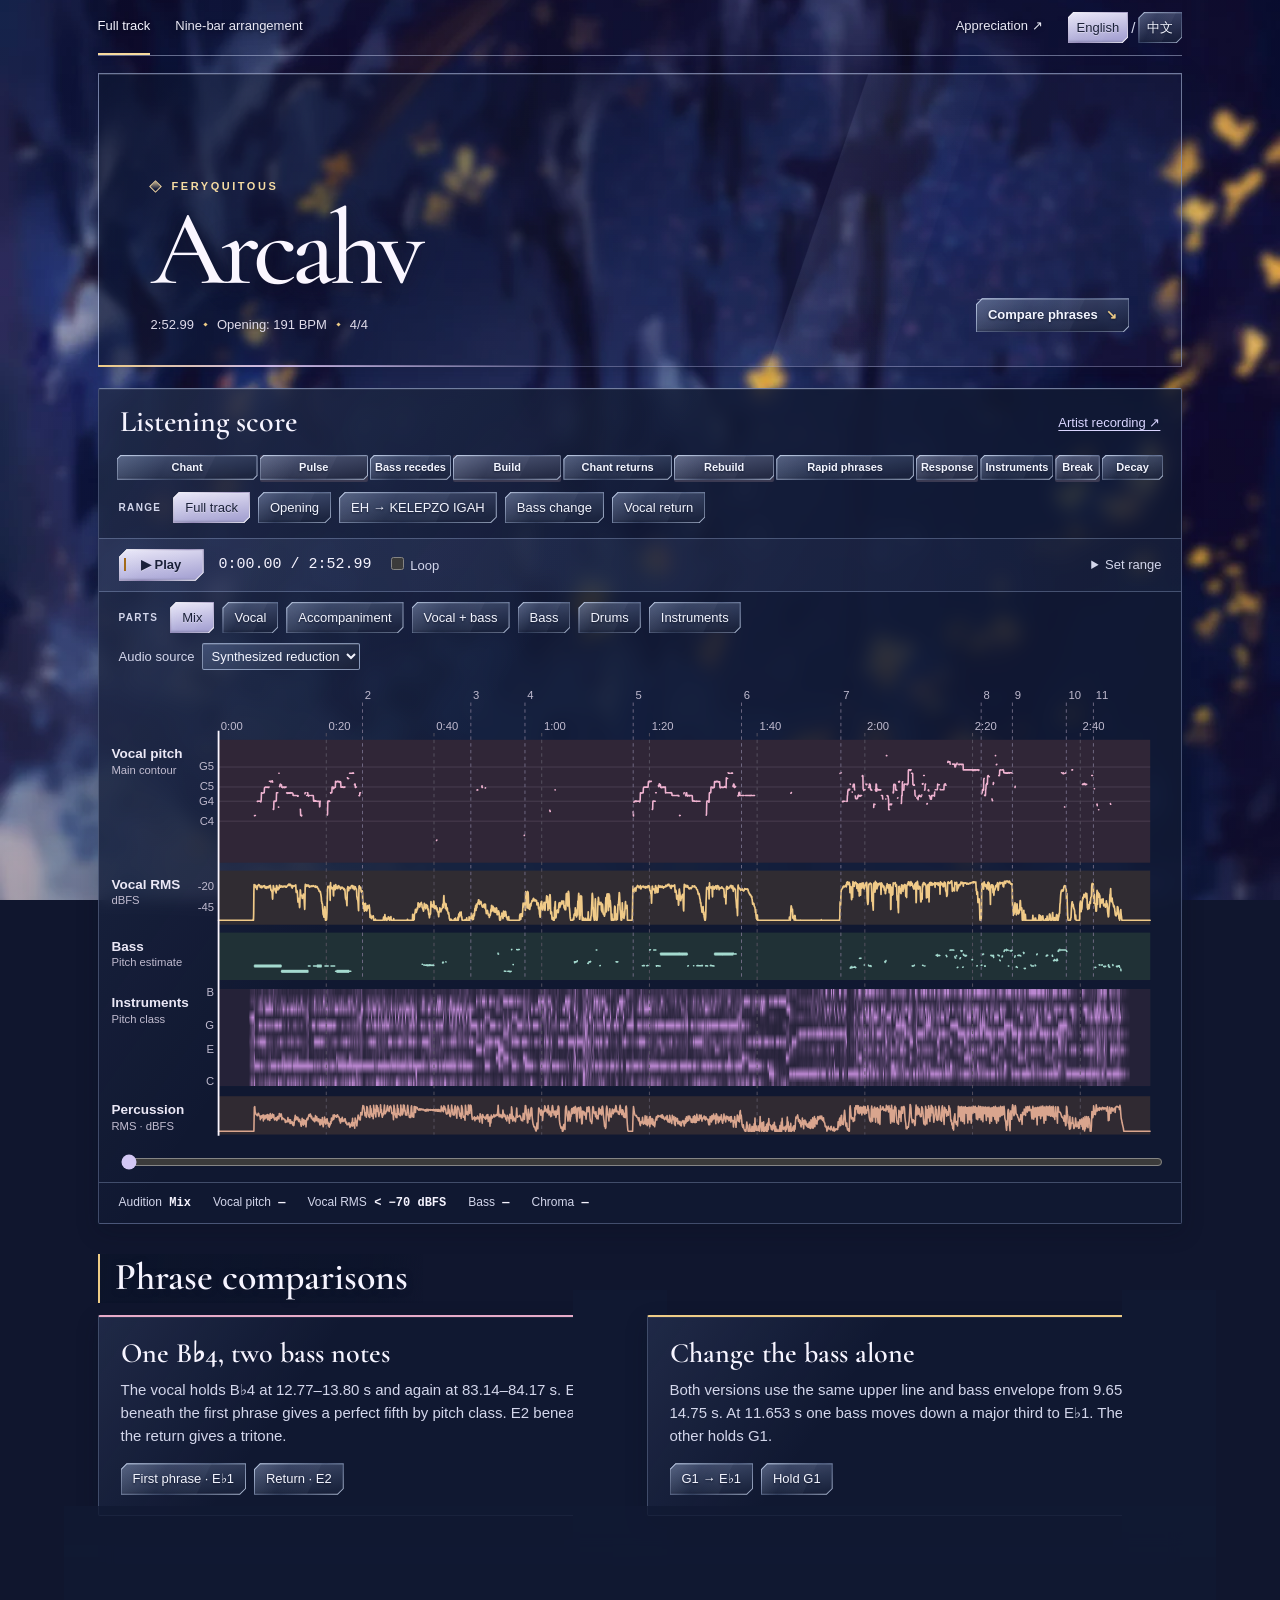
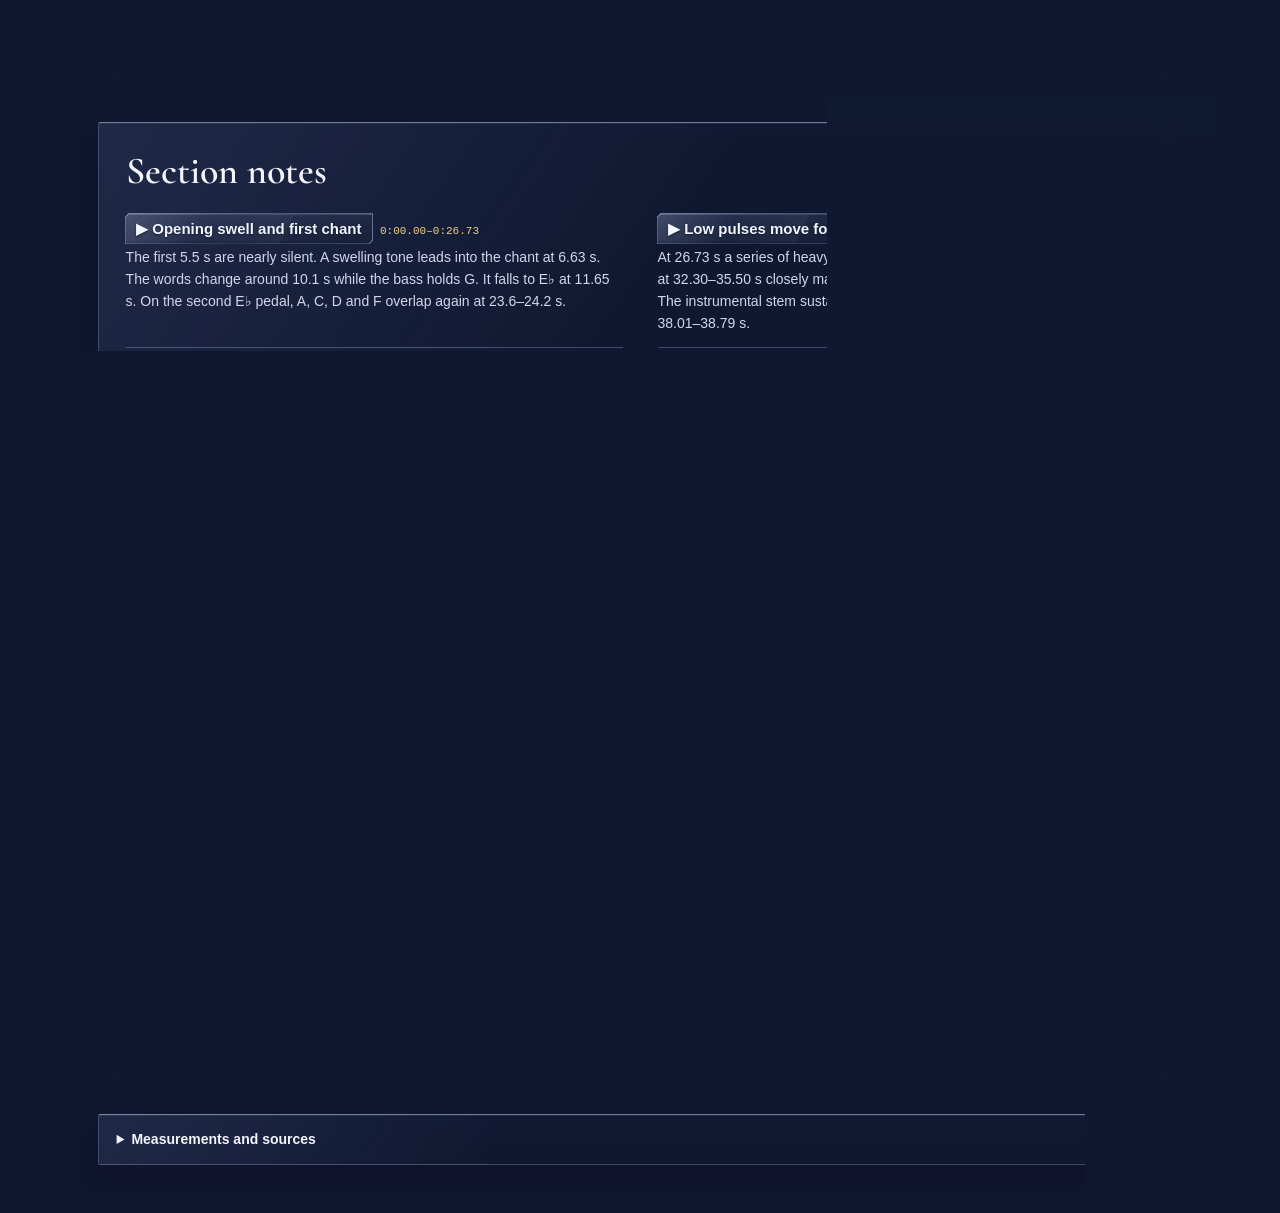
==== commit 824daea6: "Add English and Chinese listening scores with uninterrupted language switching" ====
--- a/index.html
+++ b/index.html
@@ -4,125 +4,125 @@
   <meta charset="utf-8">
   <meta name="viewport" content="width=device-width, initial-scale=1">
   <meta name="theme-color" content="#101223">
-  <meta name="description" content="A time-aligned listening study of Arcahv by Feryquitous, with vocal pitch, bass, instrumental chroma and two A/B comparisons.">
-  <title>Arcahv · Listening study</title>
+  <meta name="description" data-zh-content="Feryquitous《Arcahv》全曲听辨。跟随时间轴查看人声音高、低音和器乐音级，对照聆听两处乐句。" content="A time-aligned listening study of Arcahv by Feryquitous, with vocal pitch, bass, instrumental chroma and two A/B comparisons.">
+  <title data-zh="Arcahv · 全曲听辨">Arcahv · Listening study</title>
   <link rel="icon" href="data:,">
-  <link rel="stylesheet" href="style.css?v=opening-excerpt">
-  <link rel="stylesheet" href="controls.css">
-  <script src="media-source.js?v=opening-excerpt" defer></script>
-  <script src="appearance.js?v=vs8" defer></script>
-  <script src="official-player.js" defer></script>
-  <script src="full.js?v=opening-excerpt" type="module"></script>
+  <link rel="stylesheet" href="style.css?v=bilingual">
+  <link rel="stylesheet" href="controls.css?v=bilingual">
+  <script src="language.js?v=bilingual" defer></script>
+  <script src="media-source.js?v=bilingual" defer></script>
+  <script src="appearance.js?v=bilingual" defer></script>
+  <script src="official-player.js?v=bilingual" defer></script>
+  <script src="full.js?v=bilingual" type="module"></script>
 </head>
 <body>
 <main class="shell">
-  <nav class="site-nav" aria-label="Study views">
-    <a href="index.html" aria-current="page">Full track</a>
-    <a href="arrangement.html">Nine-bar arrangement</a>
-    <a class="external" href="https://github.com/glucksdrache/arcahv-appreciation/blob/main/README.md">Appreciation ↗</a>
+  <nav class="site-nav" aria-label="Study views" data-zh-aria-label="站内导航">
+    <a href="index.html" aria-current="page" data-zh="全曲听辨">Full track</a>
+    <a href="arrangement.html" data-zh="九小节配器谱">Nine-bar arrangement</a>
+    <a class="external" href="https://github.com/glucksdrache/arcahv-appreciation/blob/main/README.md" data-zh-href="https://github.com/glucksdrache/arcahv-appreciation/blob/main/README.zh-CN.md" data-zh="赏析 ↗">Appreciation ↗</a>
+    <button type="button" class="language-toggle" data-language-toggle>English / 中文</button>
   </nav>
   <header class="masthead">
     <div><p class="eyebrow">Feryquitous</p><h1>Arcahv</h1>
-      <p class="track-meta"><span>2:52.99</span><i></i><span>Opening: 191 BPM</span><i></i><span>4/4</span></p>
+      <p class="track-meta"><span>2:52.99</span><i></i><span data-zh="开头 191 BPM">Opening: 191 BPM</span><i></i><span>4/4</span></p>
     </div>
-    <a class="hero-link" href="#comparisons">Compare phrases <span aria-hidden="true">↘</span></a>
+    <a class="hero-link" href="#comparisons"><span data-zh="乐句对照">Compare phrases</span> <span aria-hidden="true">↘</span></a>
   </header>
   <section class="panel score-panel" id="listen" aria-labelledby="score-title">
-    <div class="panel-head"><h2 id="score-title">Listening score</h2><a href="#release-player">Artist recording ↗</a></div>
-    <div class="score-nav" id="v-map" aria-label="Track sections"></div>
-    <div id="v-presets" class="button-row scopes" aria-label="Listening range">
-      <span class="group-label">Range</span><button data-seg="whole">Full track</button><button data-seg="opening">Opening</button>
-      <button data-seg="phrase">EH → KELEPZO IGAH</button><button data-seg="turn">Bass change</button><button data-seg="return">Vocal return</button>
+    <div class="panel-head"><h2 id="score-title" data-zh="听辨谱">Listening score</h2><a href="#release-player" data-zh="原曲录音 ↗">Artist recording ↗</a></div>
+    <div class="score-nav" id="v-map" aria-label="Track sections" data-zh-aria-label="全曲段落"></div>
+    <div id="v-presets" class="button-row scopes" aria-label="Listening range" data-zh-aria-label="试听范围">
+      <span class="group-label" data-zh="播放范围">Range</span><button data-seg="whole" data-zh="全曲">Full track</button><button data-seg="opening" data-zh="开头">Opening</button>
+      <button data-seg="phrase">EH → KELEPZO IGAH</button><button data-seg="turn" data-zh="低音转换">Bass change</button><button data-seg="return" data-zh="人声再现">Vocal return</button>
     </div>
     <div class="transport">
       <button class="play-button" id="v-play" aria-label="Play">▶ Play</button><output class="clock" id="v-clock">0:00.00 / 2:52.99</output>
-      <label><input type="checkbox" id="v-loop"> Loop</label>
-      <details class="custom-range" id="v-custom"><summary>Set range</summary>
-        <label>From <input id="v-a" type="number" min="0" max="172.99" step=".01"></label>
-        <label>To <input id="v-b" type="number" min="0" max="172.99" step=".01"> s</label><button id="v-apply">Apply</button>
+      <label><input type="checkbox" id="v-loop"> <span data-zh="循环播放">Loop</span></label>
+      <details class="custom-range" id="v-custom"><summary data-zh="自选片段">Set range</summary>
+        <label><span data-zh="起点">From</span> <input id="v-a" type="number" min="0" max="172.99" step=".01"></label>
+        <label><span data-zh="终点">To</span> <input id="v-b" type="number" min="0" max="172.99" step=".01"> <span data-zh="秒">s</span></label><button id="v-apply" data-zh="应用">Apply</button>
       </details>
     </div>
-    <div class="button-row roles" id="v-modes" aria-label="Audible parts">
-      <span class="group-label">Parts</span><button data-vmode="0">Mix</button><button data-vmode="1">Vocal</button><button data-vmode="2">Accompaniment</button><button data-vmode="3">Vocal + bass</button><button data-vmode="6">Bass</button><button data-vmode="7">Drums</button><button data-vmode="8">Instruments</button>
+    <div class="button-row roles" id="v-modes" aria-label="Audible parts" data-zh-aria-label="试听声部">
+      <span class="group-label" data-zh="声部">Parts</span><button data-vmode="0" data-zh="混音">Mix</button><button data-vmode="1" data-zh="人声">Vocal</button><button data-vmode="2" data-zh="伴奏">Accompaniment</button><button data-vmode="3" data-zh="人声与贝斯">Vocal + bass</button><button data-vmode="6" data-zh="贝斯">Bass</button><button data-vmode="7" data-zh="鼓组">Drums</button><button data-vmode="8" data-zh="器乐">Instruments</button>
     </div>
-    <div class="source-row"><label for="source-choice">Audio source</label><select id="source-choice" aria-controls="stem-controls"><option value="guide">Synthesized reduction</option><option value="reference">Recorded stems</option></select>
+    <div class="source-row"><label for="source-choice" data-zh="音源">Audio source</label><select id="source-choice" aria-controls="stem-controls"><option value="guide" data-zh="合成还原">Synthesized reduction</option><option value="reference" data-zh="录音分轨">Recorded stems</option></select>
     </div>
     <div id="stem-controls" class="stem-controls" hidden>
       <div class="stem-row">
-        <label for="recording-range">Recording</label>
+        <label for="recording-range" data-zh="录音片段">Recording</label>
         <select id="recording-range" aria-controls="excerpt-controls import-controls">
-          <option value="excerpt">Opening excerpt</option>
-          <option value="full">Full track · local files</option>
+          <option value="excerpt" data-zh="开头九小节">Opening excerpt</option>
+          <option value="full" data-zh="全曲 · 本地文件">Full track · local files</option>
         </select>
       </div>
       <div id="excerpt-controls">
         <div class="excerpt-heading">
-          <span>Nine bars · 5.370–16.679 s</span>
+          <span data-zh="九小节 · 5.370–16.679 秒">Nine bars · 5.370–16.679 s</span>
           <a href="https://feryquitous.bandcamp.com/album/arcahv">Feryquitous · © 2020 lowiro</a>
         </div>
-        <div class="excerpt-parts" role="group" aria-label="Audible stems">
+        <div class="excerpt-parts" role="group" aria-label="Audible stems" data-zh-aria-label="试听分轨">
           <div class="excerpt-part">
-            <button type="button" data-excerpt-part="vocal" aria-pressed="true">Vocal</button>
+            <button type="button" data-excerpt-part="vocal" aria-pressed="true" data-zh="人声">Vocal</button>
             <span class="excerpt-wave" aria-hidden="true"><svg viewBox="0 0 319 42" preserveAspectRatio="none"><use href="media/excerpt/waveforms.svg#vocal"/></svg></span>
           </div>
           <div class="excerpt-part">
-            <button type="button" data-excerpt-part="bass" aria-pressed="true">Bass</button>
+            <button type="button" data-excerpt-part="bass" aria-pressed="true" data-zh="贝斯">Bass</button>
             <span class="excerpt-wave" aria-hidden="true"><svg viewBox="0 0 319 42" preserveAspectRatio="none"><use href="media/excerpt/waveforms.svg#bass"/></svg></span>
           </div>
           <div class="excerpt-part">
-            <button type="button" data-excerpt-part="drums" aria-pressed="true">Drums</button>
+            <button type="button" data-excerpt-part="drums" aria-pressed="true" data-zh="鼓组">Drums</button>
             <span class="excerpt-wave" aria-hidden="true"><svg viewBox="0 0 319 42" preserveAspectRatio="none"><use href="media/excerpt/waveforms.svg#drums"/></svg></span>
           </div>
           <div class="excerpt-part">
-            <button type="button" data-excerpt-part="instruments" aria-pressed="true">Instruments</button>
+            <button type="button" data-excerpt-part="instruments" aria-pressed="true" data-zh="器乐">Instruments</button>
             <span class="excerpt-wave" aria-hidden="true"><svg viewBox="0 0 319 42" preserveAspectRatio="none"><use href="media/excerpt/waveforms.svg#instruments"/></svg></span>
           </div>
         </div>
-        <div class="excerpt-cues" role="group" aria-label="Seek to a listening cue">
-          <button type="button" data-excerpt-cue="10.10"><span>≈10.10 s</span> Vocal phrase onset</button>
-          <button type="button" data-excerpt-cue="11.653"><span>11.65 s</span> Bass G1 → E♭1</button>
-          <button type="button" data-excerpt-cue="12.77"><span>12.77 s</span> Held B♭4 over E♭1</button>
+        <div class="excerpt-cues" role="group" aria-label="Seek to a listening cue" data-zh-aria-label="跳到听辨位置">
+          <button type="button" data-excerpt-cue="10.10"><span data-zh="约 10.10 秒">≈10.10 s</span> <span data-zh="人声乐句起点">Vocal phrase onset</span></button>
+          <button type="button" data-excerpt-cue="11.653"><span data-zh="11.65 秒">11.65 s</span> <span data-zh="低音从 G1 转到 E♭1">Bass G1 → E♭1</span></button>
+          <button type="button" data-excerpt-cue="12.77"><span data-zh="12.77 秒">12.77 s</span> <span data-zh="低音 E♭1 上方的 B♭4 长音">Held B♭4 over E♭1</span></button>
         </div>
       </div>
       <div id="import-controls" hidden>
         <div class="stem-row">
-          <label for="stem-role">Choose a part</label>
-          <select id="stem-role"><option value="1">Vocal</option><option value="6">Bass</option><option value="7">Drums</option><option value="8">Instruments</option><option value="2">Accompaniment</option><option value="3">Vocal + bass</option><option value="0">Mix</option></select>
-          <button type="button" id="import-stem" aria-describedby="stem-hint">Open audio file</button>
+          <label for="stem-role" data-zh="选择声部">Choose a part</label>
+          <select id="stem-role"><option value="1" data-zh="人声">Vocal</option><option value="6" data-zh="贝斯">Bass</option><option value="7" data-zh="鼓组">Drums</option><option value="8" data-zh="器乐">Instruments</option><option value="2" data-zh="伴奏">Accompaniment</option><option value="3" data-zh="人声与贝斯">Vocal + bass</option><option value="0" data-zh="混音">Mix</option></select>
+          <button type="button" id="import-stem" aria-describedby="stem-hint" data-zh="打开音频文件">Open audio file</button>
           <input id="stem-file" type="file" accept="audio/*,.wav,.flac,.ogg,.opus,.m4a,.mp3,.aac,.aif,.aiff" hidden>
         </div>
-        <p id="stem-hint">One stem per file · 0:00–2:52.99 · Local playback</p>
-        <button id="import-ref" type="button" class="quiet-button">Import all parts from study HTML</button>
-        <input id="ref-file" type="file" accept=".html,.htm,text/html" hidden>
+        <p id="stem-hint" data-zh="每个文件一个声部 · 0:00–2:52.99 · 在本机播放">One stem per file · 0:00–2:52.99 · Local playback</p>
       </div>
       <p id="ref-status" role="status"></p>
     </div>
     <p id="v-status" role="alert"></p>
-    <div class="chart-scroll"><svg id="v-chart" viewBox="0 0 960 418" role="img" aria-label="Time-aligned vocal pitch, vocal level, bass, instrumental chroma and percussion level"></svg></div>
-    <div class="seek-row"><input type="range" id="v-slider" step=".01" aria-label="Position in the source recording"></div>
-    <div class="readouts"><span>Audition <strong id="v-listening">Mix</strong></span><span>Vocal pitch <strong id="v-current-pitch">—</strong></span><span>Vocal RMS <strong id="v-current-db">—</strong></span><span>Bass <strong id="v-current-bass">—</strong></span><span>Chroma <strong id="v-current-harm">—</strong></span></div>
+    <div class="chart-scroll"><svg id="v-chart" viewBox="0 0 960 418" role="img" aria-label="Time-aligned vocal pitch, vocal level, bass, instrumental chroma and percussion level" data-zh-aria-label="沿时间轴显示人声音高、人声电平、低音、器乐音级与打击乐电平"></svg></div>
+    <div class="seek-row"><input type="range" id="v-slider" step=".01" aria-label="Position in the source recording" data-zh-aria-label="原录音播放位置"></div>
+    <div class="readouts"><span><span data-zh="当前声部">Audition</span> <strong id="v-listening">Mix</strong></span><span><span data-zh="人声音高">Vocal pitch</span> <strong id="v-current-pitch">—</strong></span><span><span data-zh="人声电平">Vocal RMS</span> <strong id="v-current-db">—</strong></span><span><span data-zh="低音">Bass</span> <strong id="v-current-bass">—</strong></span><span><span data-zh="音级">Chroma</span> <strong id="v-current-harm">—</strong></span></div>
     <p id="v-section-note" class="section-note" aria-live="polite"></p>
   </section>
   <section id="comparisons" class="comparisons">
-    <h2>Phrase comparisons</h2>
+    <h2 data-zh="乐句对照">Phrase comparisons</h2>
     <div class="pair">
       <article class="panel experiment">
-        <h3>One B♭4, two bass notes</h3><p>The vocal holds B♭4 at 12.77–13.80 s and again at 83.14–84.17 s. E♭1 beneath the first phrase gives a perfect fifth by pitch class. E2 beneath the return gives a tritone.</p>
-        <div class="button-row"><button data-natural="0">First phrase · E♭1</button><button data-natural="1">Return · E2</button></div>
+        <h3 data-zh="同一个 B♭4，两种低音">One B♭4, two bass notes</h3><p data-zh="人声在 12.77–13.80 秒和 83.14–84.17 秒两次停留在 B♭4 上。把音程折算到一个八度内，第一次的低音 E♭1 与人声构成纯五度，第二次低音换成 E2，音程随之变为三全音。">The vocal holds B♭4 at 12.77–13.80 s and again at 83.14–84.17 s. E♭1 beneath the first phrase gives a perfect fifth by pitch class. E2 beneath the return gives a tritone.</p>
+        <div class="button-row"><button data-natural="0" data-zh="初次出现 · E♭1">First phrase · E♭1</button><button data-natural="1" data-zh="乐句再现 · E2">Return · E2</button></div>
       </article>
       <article class="panel experiment">
-        <h3>Change the bass alone</h3><p>Both versions use the same upper line and bass envelope from 9.65 to 14.75 s. At 11.653 s one bass moves down a major third to E♭1. The other holds G1.</p>
-        <div class="button-row"><button data-vmode="4">G1 → E♭1</button><button data-vmode="5">Hold G1</button></div>
+        <h3 data-zh="只换低音">Change the bass alone</h3><p data-zh="两段都对应原曲的 9.65–14.75 秒，上方旋律和低音的强弱起伏相同。一段在 11.653 秒从 G1 下行大三度到 E♭1，另一段始终保持 G1。">Both versions use the same upper line and bass envelope from 9.65 to 14.75 s. At 11.653 s one bass moves down a major third to E♭1. The other holds G1.</p>
+        <div class="button-row"><button data-vmode="4">G1 → E♭1</button><button data-vmode="5" data-zh="保持 G1">Hold G1</button></div>
       </article>
     </div>
   </section>
-  <section class="panel" id="release-player" aria-label="Original recording"></section>
-  <section class="notes" aria-labelledby="guide-title"><h2 id="guide-title">Section notes</h2><div id="v-index" class="index"></div></section>
-  <details class="panel methods"><summary>Measurements and sources</summary>
-    <p>The horizontal axis follows the source file, including its opening silence. The vocal contour is sampled every 40 ms. Gaps mark frames without a sufficiently clear periodic pitch. Vocal and percussion levels are short-time RMS in dBFS.</p>
-    <p>The bass estimate follows the lower harmonics. Instrumental chroma folds spectral peaks into twelve pitch classes. Overtones and separation bleed can contribute to a peak. The sustained D, F, A and C above E♭ around 13.2–13.8 s support a local Dm7/E♭ reading.</p>
-    <p>The synthesized reduction follows the measured pitch contours and chroma. The recorded excerpt separates the voice, bass, drums and remaining instruments and effects over the opening nine bars.</p>
-    <p>The background uses a blurred version of lowiro’s artwork for <em>Arcaea</em>, <a href="https://arcaea.fandom.com/wiki/Story/Black_Fate#Entry_VS-8">Black Fate, entry VS-8</a>. <button id="import-scene" class="quiet-button">Choose local background</button> <button id="reset-scene" class="quiet-button" hidden>Restore VS-8 background</button><input hidden type="file" accept="image/jpeg,image/png,image/webp" id="scene-file"><span id="scene-status" role="status"></span></p>
+  <section class="panel" id="release-player" aria-label="Original recording" data-zh-aria-label="原曲录音"></section>
+  <section class="notes" aria-labelledby="guide-title"><h2 id="guide-title" data-zh="分段听辨">Section notes</h2><div id="v-index" class="index"></div></section>
+  <details class="panel methods"><summary data-zh="分析方法与来源">Measurements and sources</summary>
+    <p data-zh="横轴从原录音的起始静音算起。人声音高曲线每 40 毫秒取一个点，音高难以辨认处留白。人声与打击乐的电平取短时均方根值，以 dBFS 表示。">The horizontal axis follows the source file, including its opening silence. The score plots the vocal contour at 40 ms intervals. Gaps mark frames without a sufficiently clear periodic pitch. Vocal and percussion levels are short-time RMS in dBFS.</p>
+    <p data-zh="低音的音高依据低次谐波估算。器乐部分将各个八度的频谱峰值归入十二个音级，泛音和分轨时串入的其他声部也会影响结果。约 13.2–13.8 秒，D、F、A、C 在低音 E♭ 上方持续，这一处可以听作 Dm7/E♭。">The bass estimate follows the lower harmonics. Instrumental chroma folds spectral peaks into twelve pitch classes. Overtones and separation bleed can contribute to a peak. The sustained D, F, A and C above E♭ around 13.2–13.8 s support a local Dm7/E♭ reading.</p>
+    <p data-zh="合成还原用振荡器重现人声的滑音、贝斯的谐波，以及器乐在各自音区中的音高，再用滤波后的噪声模拟气声、打击乐的起音和音效的尾音。开头九小节也可以直接听录音分出的四个声部。">Oscillators follow the vocal slides, bass harmonics and instrumental pitches in their measured registers. Filtered noise supplies breath, percussion attacks and effect tails. The recorded excerpt presents the four separated parts over the opening nine bars.</p>
+    <p><span data-zh="背景取自 lowiro 为">The background uses a blurred version of lowiro’s artwork for </span><em data-zh="《Arcaea》">Arcaea</em><span data-zh="绘制的">, </span><a href="https://arcaea.fandom.com/wiki/Story/Black_Fate#Entry_VS-8" data-zh="Black Fate 篇 VS-8">Black Fate, entry VS-8</a><span data-zh="剧情插画，经模糊处理。">. </span><button id="import-scene" class="quiet-button" data-zh="选择背景图片">Choose local background</button> <button id="reset-scene" class="quiet-button" hidden data-zh="恢复 VS-8 背景">Restore VS-8 background</button><input hidden type="file" accept="image/jpeg,image/png,image/webp" id="scene-file"><span id="scene-status" role="status"></span></p>
   </details>
 </main>
 </body>
--- a/style.css
+++ b/style.css
@@ -181,7 +181,7 @@
   font-weight: 600;
   text-shadow: 0 1px 4px #19162b;
 }
-.hero-link span {
+.hero-link [aria-hidden] {
   color: var(--gold);
   margin-left: 5px;
 }
@@ -448,7 +448,7 @@
 .excerpt-cues button {
   font-size: 12px;
 }
-.excerpt-cues button span {
+.excerpt-cues button span:first-child {
   color: var(--gold);
   font-variant-numeric: tabular-nums;
   margin-inline-end: 3px;
--- a/controls.css
+++ b/controls.css
@@ -1,4 +1,36 @@
 /* The face and its bevel are separate from the hit area and keyboard outline. */
+.site-nav .language-toggle {
+  display: inline-flex;
+  align-self: center;
+  align-items: center;
+  gap: 3px;
+  color: var(--muted);
+  white-space: nowrap;
+}
+.site-nav .language-toggle button {
+  font: 500 13px/1.2 "Segoe UI", "PingFang SC", "Microsoft YaHei", sans-serif;
+  padding: 7px 8px;
+}
+html:lang(zh) {
+  --serif: Cormorant, "Songti SC", "Noto Serif CJK SC", SimSun, serif;
+}
+html:lang(zh) body {
+  font-family: "Segoe UI", "PingFang SC", "Microsoft YaHei", "Noto Sans CJK SC", sans-serif;
+}
+html:lang(zh) :is(h2, h3) { line-height: 1.35; }
+html:lang(zh) .arrangement-page .masthead h1 { letter-spacing: .015em; line-height: 1.18; }
+html:lang(zh) :is(.arr-cue p, .arr-findings, .v-entry p, .experiment p, .methods p) { line-height: 1.75; }
+@media (max-width: 520px) {
+  .site-nav {
+    display: grid;
+    grid-template-columns: auto 1fr;
+    gap: 0 12px;
+    padding-block: 4px;
+  }
+  .site-nav a { min-height: 34px; width: fit-content; }
+  .site-nav > :nth-child(2), .site-nav .language-toggle { justify-self: end; }
+  .site-nav .external { margin-left: 0; }
+}
 .shell :is(button, .hero-link) {
   --cut: 6px;
   --face-top: rgb(100 116 154 / 58%);
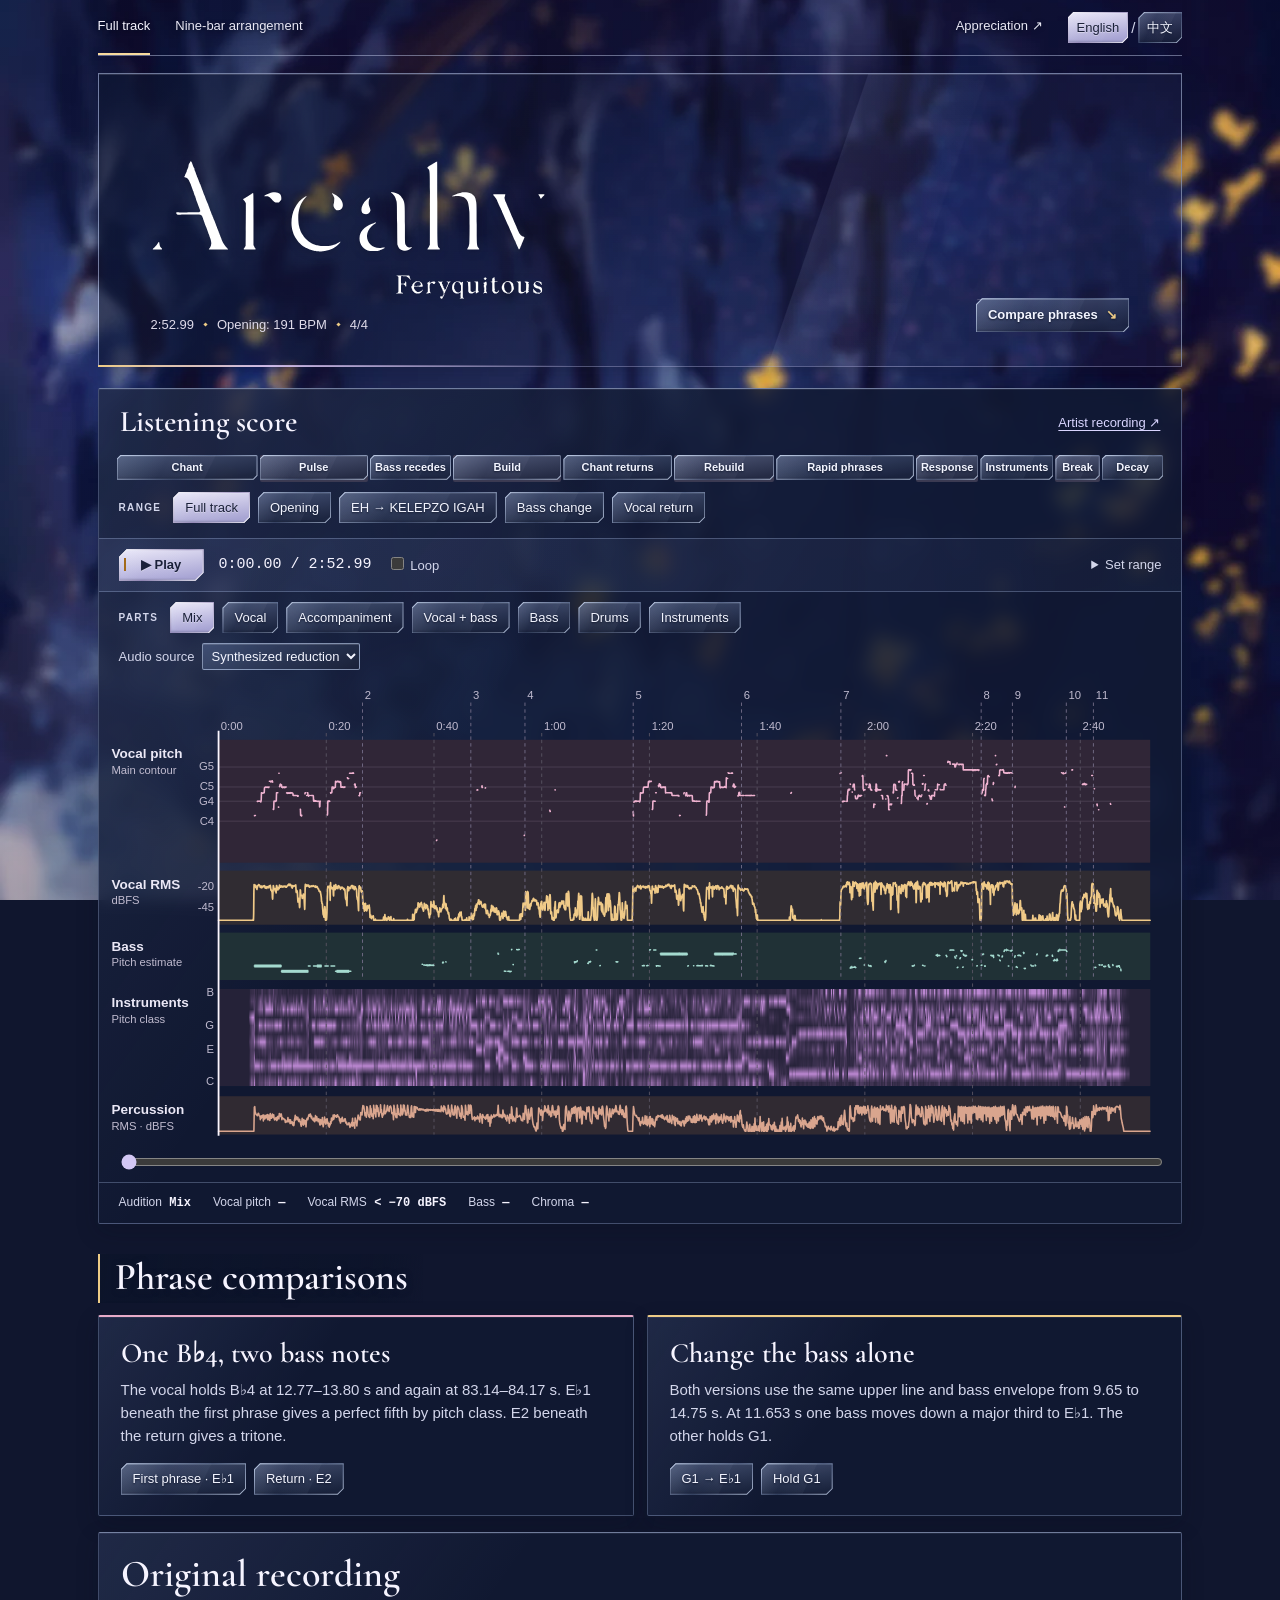
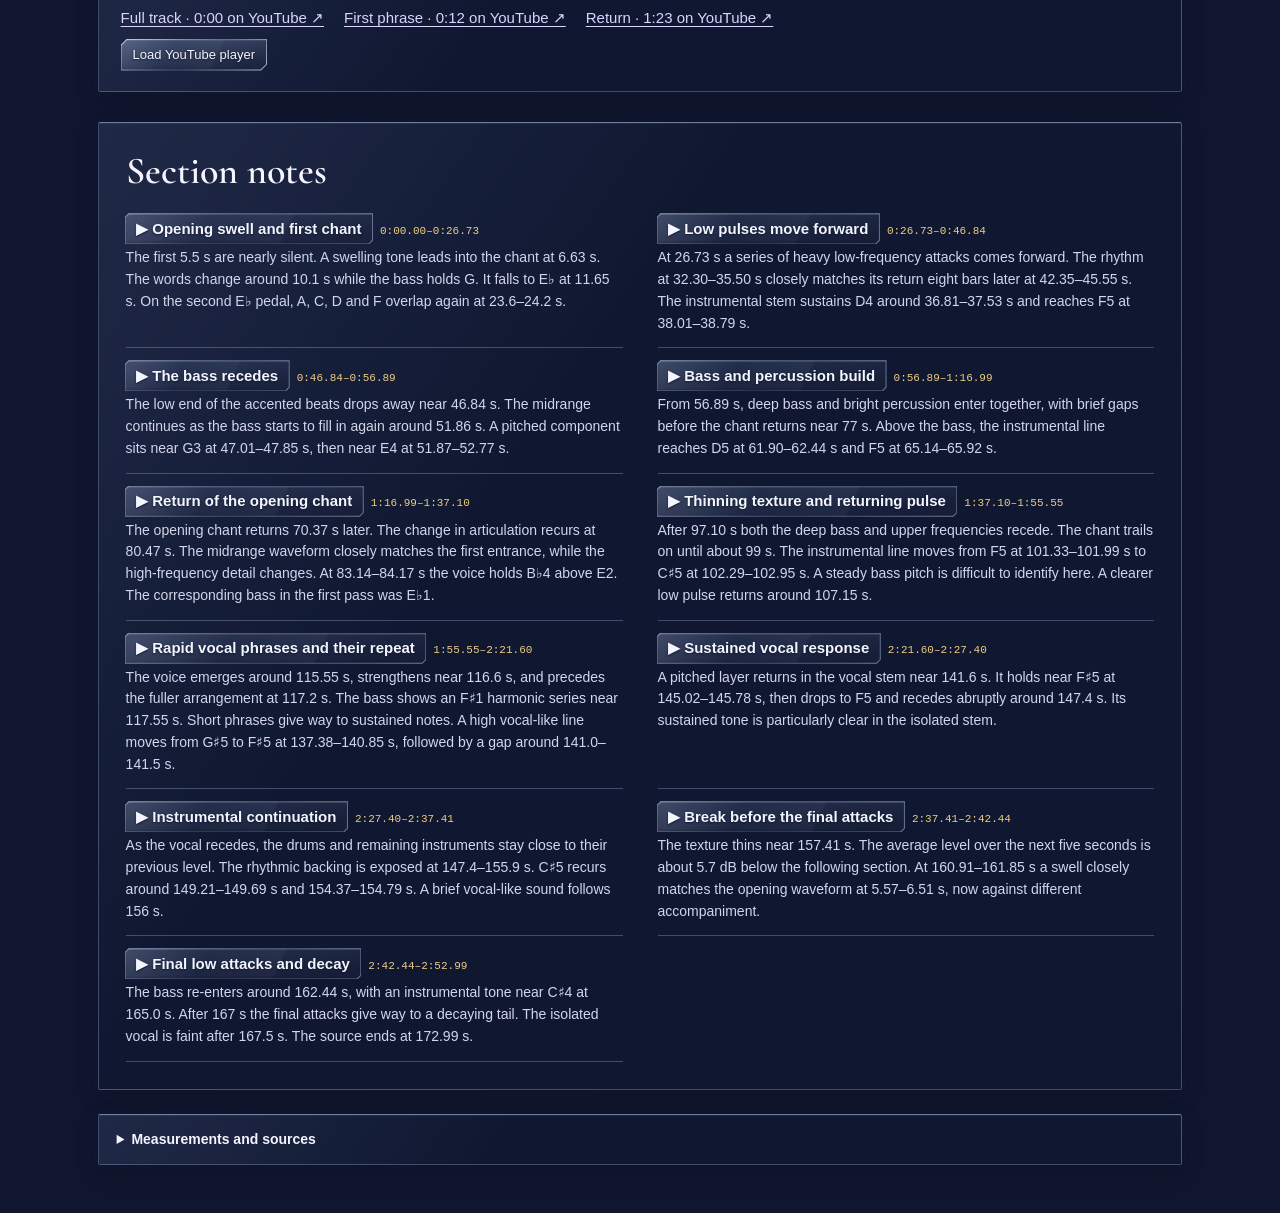
==== commit def11610: "Use the traced Arcahv lettering in the listening score masthead" ====
--- a/index.html
+++ b/index.html
@@ -7,7 +7,7 @@
   <meta name="description" data-zh-content="Feryquitous《Arcahv》全曲听辨。跟随时间轴查看人声音高、低音和器乐音级，对照聆听两处乐句。" content="A time-aligned listening study of Arcahv by Feryquitous, with vocal pitch, bass, instrumental chroma and two A/B comparisons.">
   <title data-zh="Arcahv · 全曲听辨">Arcahv · Listening study</title>
   <link rel="icon" href="data:,">
-  <link rel="stylesheet" href="style.css?v=bilingual">
+  <link rel="stylesheet" href="style.css?v=arcahv-title">
   <link rel="stylesheet" href="controls.css?v=bilingual">
   <script src="language.js?v=bilingual" defer></script>
   <script src="media-source.js?v=bilingual" defer></script>
@@ -24,7 +24,8 @@
     <button type="button" class="language-toggle" data-language-toggle>English / 中文</button>
   </nav>
   <header class="masthead">
-    <div><p class="eyebrow">Feryquitous</p><h1>Arcahv</h1>
+    <div>
+      <h1 class="release-title"><img src="assets/arcahv-title.svg" width="510" height="183" alt="Arcahv · Feryquitous"></h1>
       <p class="track-meta"><span>2:52.99</span><i></i><span data-zh="开头 191 BPM">Opening: 191 BPM</span><i></i><span>4/4</span></p>
     </div>
     <a class="hero-link" href="#comparisons"><span data-zh="乐句对照">Compare phrases</span> <span aria-hidden="true">↘</span></a>
--- a/style.css
+++ b/style.css
@@ -152,6 +152,13 @@
 .arrangement-page .masthead h1 {
   font-size: clamp(45px, 6.5vw, 77px);
 }
+.release-title img {
+  display: block;
+  width: clamp(238px, 31vw, 420px);
+  max-width: 100%;
+  height: auto;
+  filter: drop-shadow(0 1px 5px rgba(11, 16, 34, .45));
+}
 .track-meta,
 .arr-meta {
   display: flex;
